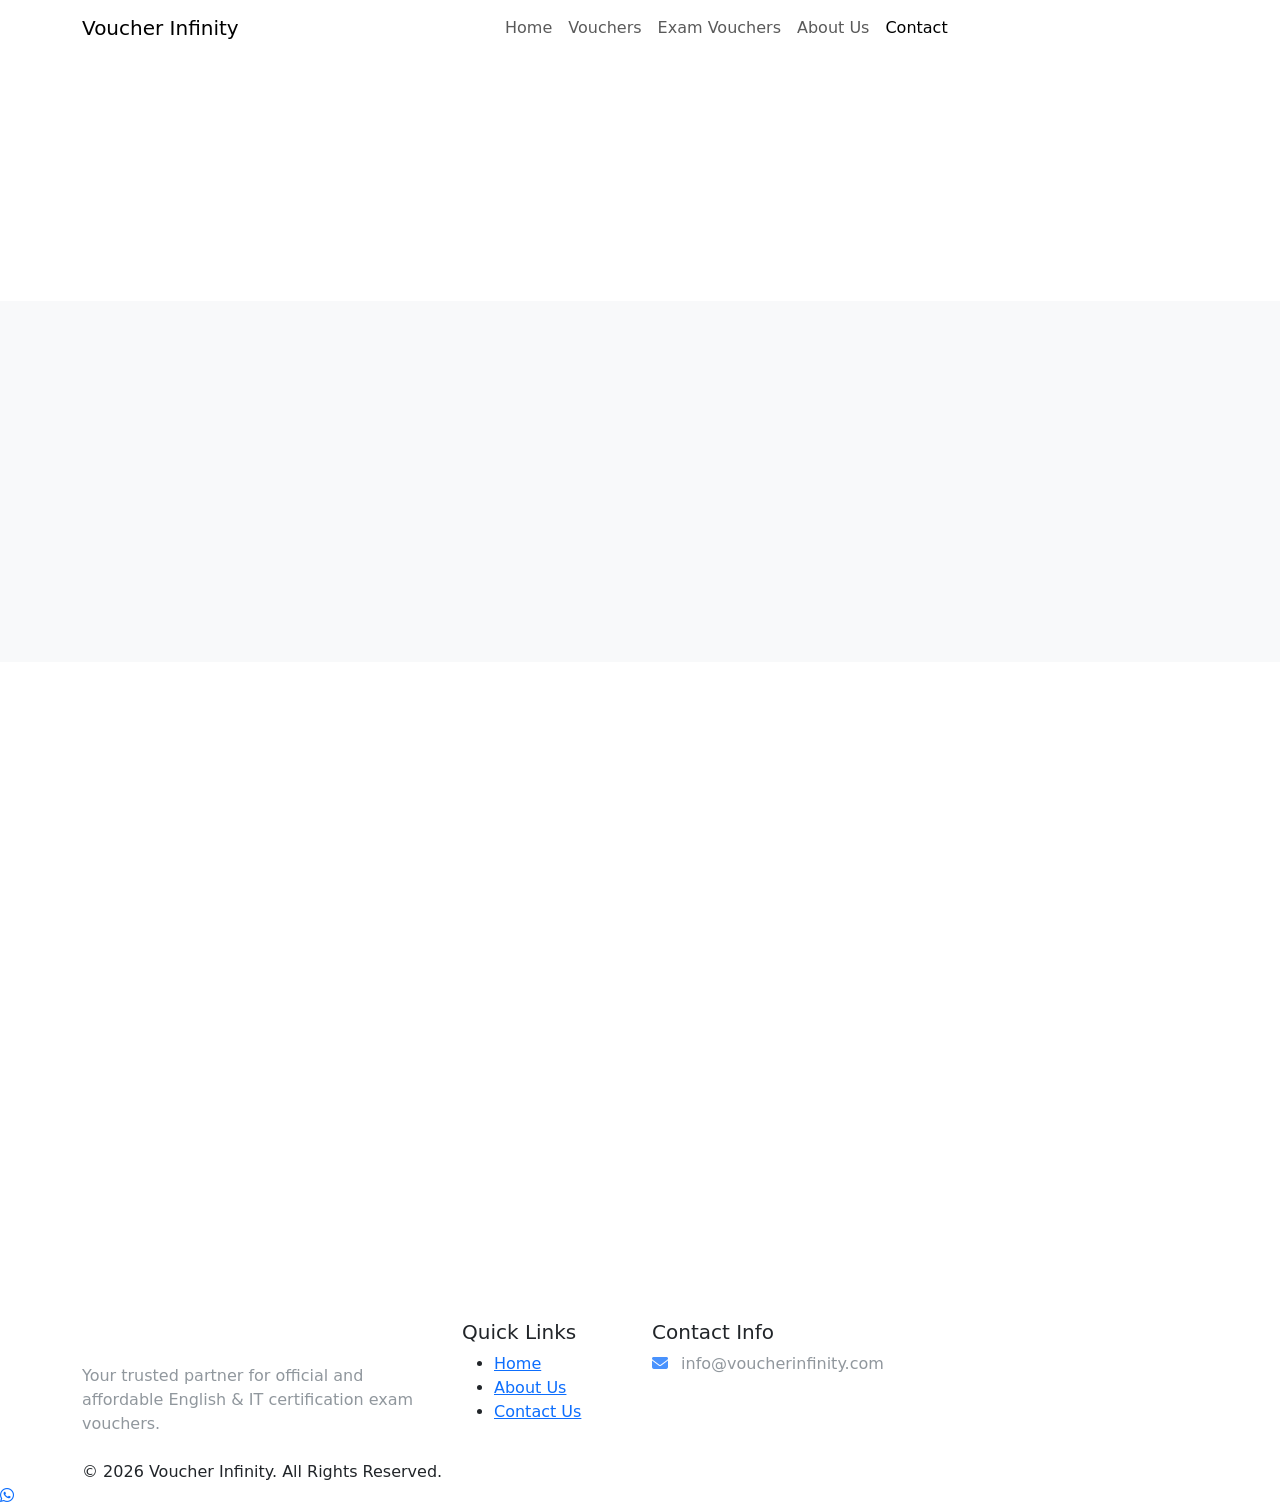
==== contact.html @ 8d707a3a "first commit" ====
<!DOCTYPE html>
<html lang="en">
<head>
  <meta charset="UTF-8">
  <meta name="viewport" content="width=device-width, initial-scale=1.0">
  <title>Contact Us - Voucher Infinity</title>
  <meta name="description" content="Get in touch with Voucher Infinity for any queries regarding exam vouchers. 24/7 support available.">
  
  <link rel="preconnect" href="https://fonts.googleapis.com">
  <link rel="preconnect" href="https://fonts.gstatic.com" crossorigin>
  <link href="https://fonts.googleapis.com/css2?family=Inter:wght@300;400;500;600;700&family=Poppins:wght@500;600;700;800&display=swap" rel="stylesheet">
  
  <link href="https://cdn.jsdelivr.net/npm/bootstrap@5.3.0/dist/css/bootstrap.min.css" rel="stylesheet">
  <link rel="stylesheet" href="https://cdnjs.cloudflare.com/ajax/libs/font-awesome/6.4.0/css/all.min.css">
  <link href="https://unpkg.com/aos@2.3.1/dist/aos.css" rel="stylesheet">
  <link rel="stylesheet" href="css/style.css">

  <style>
    .page-header {
      padding: 150px 0 80px;
      background: linear-gradient(135deg, var(--primary-color), var(--secondary-color));
      color: #fff;
      text-align: center;
    }
    .contact-info-card {
      background: #fff;
      padding: 30px;
      border-radius: var(--border-radius-md);
      box-shadow: var(--box-shadow);
      text-align: center;
      height: 100%;
      transition: var(--transition);
    }
    .contact-info-card:hover {
      transform: translateY(-5px);
      box-shadow: var(--box-shadow-hover);
    }
    .contact-icon {
      width: 60px;
      height: 60px;
      background: rgba(252, 77, 1, 0.1);
      color: var(--primary-color);
      border-radius: 50%;
      display: inline-flex;
      align-items: center;
      justify-content: center;
      font-size: 1.5rem;
      margin-bottom: 20px;
    }
    .contact-form {
      background: #fff;
      padding: 40px;
      border-radius: var(--border-radius-lg);
      box-shadow: var(--box-shadow);
    }
    .form-control, .form-select {
      padding: 15px;
      border-radius: 10px;
      border: 1px solid #ddd;
    }
    .form-control:focus, .form-select:focus {
      border-color: var(--primary-color);
      box-shadow: 0 0 0 0.2rem rgba(252, 77, 1, 0.25);
    }
  </style>
</head>
<body>

  <!-- Sticky Navbar -->
  <nav class="navbar navbar-expand-lg fixed-top">
    <div class="container">
      <a class="navbar-brand" href="index.html">Voucher Infinity</a>
      <button class="navbar-toggler" type="button" data-bs-toggle="collapse" data-bs-target="#navbarNav">
        <span class="navbar-toggler-icon"></span>
      </button>
      <div class="collapse navbar-collapse" id="navbarNav">
        <ul class="navbar-nav mx-auto">
          <li class="nav-item"><a class="nav-link" href="index.html">Home</a></li>
          <li class="nav-item"><a class="nav-link" href="vouchers.html">Vouchers</a></li>
          <li class="nav-item"><a class="nav-link" href="exam-vouchers.html">Exam Vouchers</a></li>
          <li class="nav-item"><a class="nav-link" href="about.html">About Us</a></li>
          <li class="nav-item"><a class="nav-link active" href="contact.html">Contact</a></li>
        </ul>
      </div>
    </div>
  </nav>

  <!-- Page Header -->
  <header class="page-header">
    <div class="container" data-aos="fade-up">
      <h1 class="text-white display-4 fw-bold">Contact Us</h1>
      <p class="lead text-white-50">We're here to help you 24/7. Get in touch with us.</p>
    </div>
  </header>

  <!-- Contact Info Section -->
  <section class="py-5 bg-light" style="margin-top: -50px; position: relative; z-index: 10;">
    <div class="container">
      <div class="row g-4">
        <div class="col-md-4" data-aos="fade-up" data-aos-delay="100">
          <div class="contact-info-card">
            <div class="contact-icon"><i class="fas fa-phone-alt"></i></div>
            <h4>Call Us</h4>
            <p class="text-muted">+91 98765 43210<br>Mon-Sat, 9am - 8pm</p>
          </div>
        </div>
        <div class="col-md-4" data-aos="fade-up" data-aos-delay="200">
          <div class="contact-info-card">
            <div class="contact-icon"><i class="fas fa-envelope"></i></div>
            <h4>Email Us</h4>
            <p class="text-muted">info@voucherinfinity.com<br>support@voucherinfinity.com</p>
          </div>
        </div>
        <div class="col-md-4" data-aos="fade-up" data-aos-delay="300">
          <div class="contact-info-card">
            <div class="contact-icon"><i class="fab fa-whatsapp"></i></div>
            <h4>WhatsApp</h4>
            <p class="text-muted">+91 98765 43210<br>Instant Reply</p>
            <a href="https://wa.me/919876543210" target="_blank" class="text-primary-custom fw-bold">Chat Now <i class="fas fa-arrow-right ms-1"></i></a>
          </div>
        </div>
      </div>
    </div>
  </section>

  <!-- Contact Form Section -->
  <section class="py-5">
    <div class="container py-4">
      <div class="row justify-content-center">
        <div class="col-lg-8" data-aos="fade-up">
          <div class="contact-form">
            <h3 class="mb-4 text-center">Send Us a Message</h3>
            <form>
              <div class="row g-3">
                <div class="col-md-6">
                  <input type="text" class="form-control" placeholder="Your Name" required>
                </div>
                <div class="col-md-6">
                  <input type="email" class="form-control" placeholder="Your Email" required>
                </div>
                <div class="col-md-6">
                  <input type="tel" class="form-control" placeholder="Your Phone Number" required>
                </div>
                <div class="col-md-6">
                  <select class="form-select" required>
                    <option value="" selected disabled>Select Subject</option>
                    <option value="voucher">Buy a Voucher</option>
                    <option value="support">Technical Support</option>
                    <option value="other">Other Query</option>
                  </select>
                </div>
                <div class="col-12">
                  <textarea class="form-control" rows="5" placeholder="Your Message" required></textarea>
                </div>
                <div class="col-12 text-center">
                  <button type="submit" class="btn btn-primary-custom btn-lg px-5 mt-3">Send Message</button>
                </div>
              </div>
            </form>
          </div>
        </div>
      </div>
    </div>
  </section>

  <!-- Footer -->
  <footer>
    <div class="container">
      <div class="row g-4">
        <div class="col-lg-4 col-md-6">
          <h4 class="text-white mb-3 fw-bold">Voucher Infinity</h4>
          <p class="text-secondary opacity-75 mb-4">Your trusted partner for official and affordable English & IT certification exam vouchers.</p>
        </div>
        <div class="col-lg-2 col-md-6">
          <h5 class="footer-title">Quick Links</h5>
          <ul class="footer-links">
            <li><a href="index.html">Home</a></li>
            <li><a href="about.html">About Us</a></li>
            <li><a href="contact.html">Contact Us</a></li>
          </ul>
        </div>
        <div class="col-lg-6 col-md-12 text-md-end text-lg-start">
           <h5 class="footer-title">Contact Info</h5>
           <p class="text-secondary opacity-75"><i class="fas fa-envelope text-primary me-2"></i> info@voucherinfinity.com</p>
        </div>
      </div>
      <div class="footer-bottom">
        <p class="mb-0">&copy; 2026 Voucher Infinity. All Rights Reserved.</p>
      </div>
    </div>
  </footer>

  <a href="https://wa.me/919876543210" class="whatsapp-float" target="_blank"><i class="fab fa-whatsapp"></i></a>

  <script src="https://code.jquery.com/jquery-3.6.0.min.js"></script>
  <script src="https://cdn.jsdelivr.net/npm/bootstrap@5.3.0/dist/js/bootstrap.bundle.min.js"></script>
  <script src="https://unpkg.com/aos@2.3.1/dist/aos.js"></script>
  <script src="js/main.js"></script>
</body>
</html>
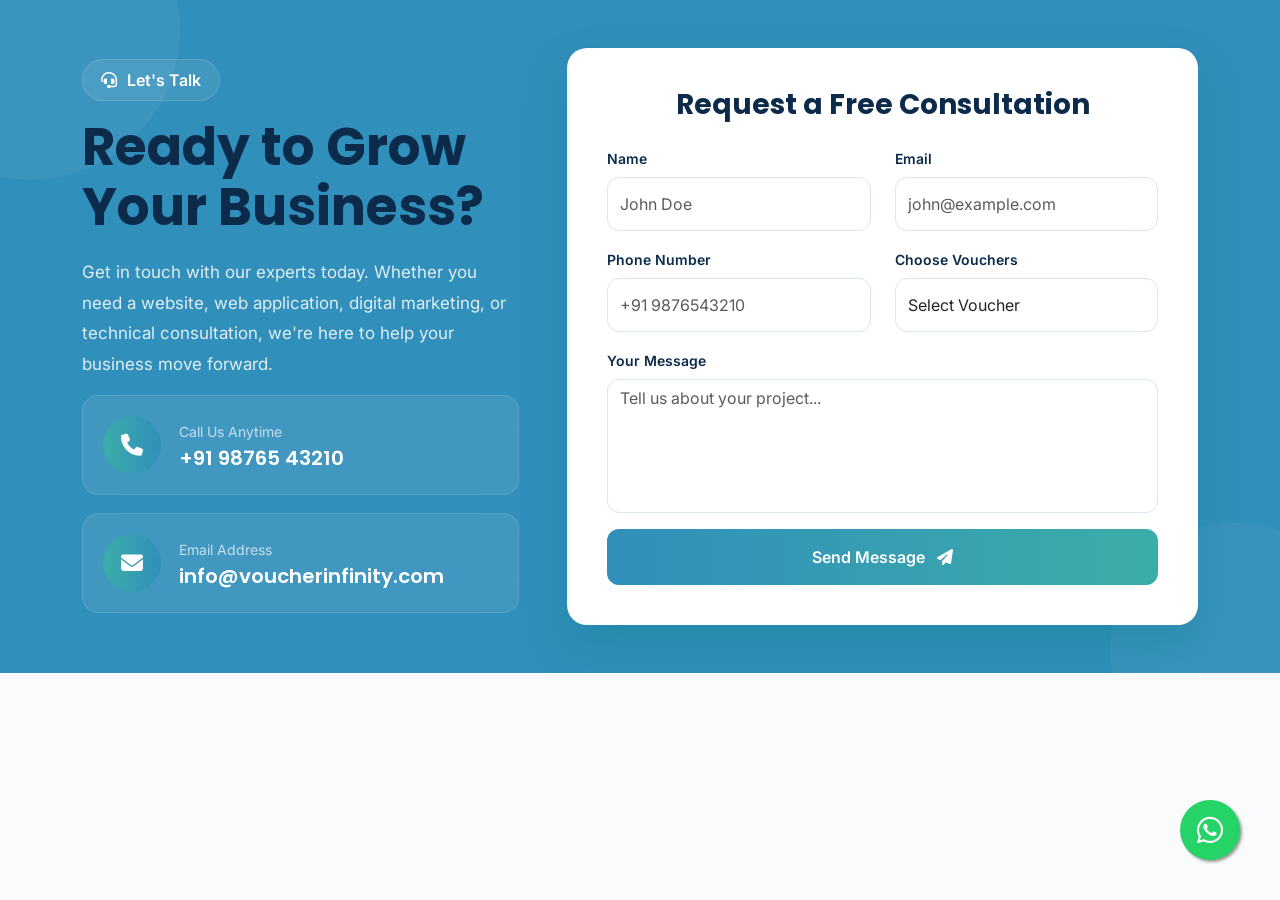
==== commit a4c4153e: "update home" ====
--- a/contact.html
+++ b/contact.html
@@ -1,200 +1,154 @@
 <!DOCTYPE html>
 <html lang="en">
+
 <head>
   <meta charset="UTF-8">
   <meta name="viewport" content="width=device-width, initial-scale=1.0">
   <title>Contact Us - Voucher Infinity</title>
-  <meta name="description" content="Get in touch with Voucher Infinity for any queries regarding exam vouchers. 24/7 support available.">
-  
+  <meta name="description"
+    content="Get in touch with Voucher Infinity for any queries regarding exam vouchers. 24/7 support available.">
+
   <link rel="preconnect" href="https://fonts.googleapis.com">
   <link rel="preconnect" href="https://fonts.gstatic.com" crossorigin>
-  <link href="https://fonts.googleapis.com/css2?family=Inter:wght@300;400;500;600;700&family=Poppins:wght@500;600;700;800&display=swap" rel="stylesheet">
-  
+  <link
+    href="https://fonts.googleapis.com/css2?family=Inter:wght@300;400;500;600;700&family=Poppins:wght@500;600;700;800&display=swap"
+    rel="stylesheet">
+
   <link href="https://cdn.jsdelivr.net/npm/bootstrap@5.3.0/dist/css/bootstrap.min.css" rel="stylesheet">
   <link rel="stylesheet" href="https://cdnjs.cloudflare.com/ajax/libs/font-awesome/6.4.0/css/all.min.css">
   <link href="https://unpkg.com/aos@2.3.1/dist/aos.css" rel="stylesheet">
-  <link rel="stylesheet" href="css/style.css">
 
-  <style>
-    .page-header {
-      padding: 150px 0 80px;
-      background: linear-gradient(135deg, var(--primary-color), var(--secondary-color));
-      color: #fff;
-      text-align: center;
-    }
-    .contact-info-card {
-      background: #fff;
-      padding: 30px;
-      border-radius: var(--border-radius-md);
-      box-shadow: var(--box-shadow);
-      text-align: center;
-      height: 100%;
-      transition: var(--transition);
-    }
-    .contact-info-card:hover {
-      transform: translateY(-5px);
-      box-shadow: var(--box-shadow-hover);
-    }
-    .contact-icon {
-      width: 60px;
-      height: 60px;
-      background: rgba(252, 77, 1, 0.1);
-      color: var(--primary-color);
-      border-radius: 50%;
-      display: inline-flex;
-      align-items: center;
-      justify-content: center;
-      font-size: 1.5rem;
-      margin-bottom: 20px;
-    }
-    .contact-form {
-      background: #fff;
-      padding: 40px;
-      border-radius: var(--border-radius-lg);
-      box-shadow: var(--box-shadow);
-    }
-    .form-control, .form-select {
-      padding: 15px;
-      border-radius: 10px;
-      border: 1px solid #ddd;
-    }
-    .form-control:focus, .form-select:focus {
-      border-color: var(--primary-color);
-      box-shadow: 0 0 0 0.2rem rgba(252, 77, 1, 0.25);
-    }
-  </style>
+  <link rel="stylesheet" href="assets/css/style.css">
+  <link rel="stylesheet" href="assets/css/hero2.css">
 </head>
+
 <body>
 
-  <!-- Sticky Navbar -->
-  <nav class="navbar navbar-expand-lg fixed-top">
+
+  <section class="contact-cta py-5">
     <div class="container">
-      <a class="navbar-brand" href="index.html">Voucher Infinity</a>
-      <button class="navbar-toggler" type="button" data-bs-toggle="collapse" data-bs-target="#navbarNav">
-        <span class="navbar-toggler-icon"></span>
-      </button>
-      <div class="collapse navbar-collapse" id="navbarNav">
-        <ul class="navbar-nav mx-auto">
-          <li class="nav-item"><a class="nav-link" href="index.html">Home</a></li>
-          <li class="nav-item"><a class="nav-link" href="vouchers.html">Vouchers</a></li>
-          <li class="nav-item"><a class="nav-link" href="exam-vouchers.html">Exam Vouchers</a></li>
-          <li class="nav-item"><a class="nav-link" href="about.html">About Us</a></li>
-          <li class="nav-item"><a class="nav-link active" href="contact.html">Contact</a></li>
-        </ul>
-      </div>
-    </div>
-  </nav>
+      <div class="row align-items-center g-5">
 
-  <!-- Page Header -->
-  <header class="page-header">
-    <div class="container" data-aos="fade-up">
-      <h1 class="text-white display-4 fw-bold">Contact Us</h1>
-      <p class="lead text-white-50">We're here to help you 24/7. Get in touch with us.</p>
-    </div>
-  </header>
+        <!-- Left Content -->
+        <div class="col-lg-5">
 
-  <!-- Contact Info Section -->
-  <section class="py-5 bg-light" style="margin-top: -50px; position: relative; z-index: 10;">
-    <div class="container">
-      <div class="row g-4">
-        <div class="col-md-4" data-aos="fade-up" data-aos-delay="100">
-          <div class="contact-info-card">
-            <div class="contact-icon"><i class="fas fa-phone-alt"></i></div>
-            <h4>Call Us</h4>
-            <p class="text-muted">+91 98765 43210<br>Mon-Sat, 9am - 8pm</p>
+          <span class="section-tag">
+            <i class="fa-solid fa-headset"></i>
+            Let's Talk
+          </span>
+
+          <h2 class="contact-title mt-3">
+            Ready to Grow <br>
+            Your Business?
+          </h2>
+
+          <p class="contact-desc">
+            Get in touch with our experts today. Whether you need a website,
+            web application, digital marketing, or technical consultation,
+            we're here to help your business move forward.
+          </p>
+
+          <div class="contact-info">
+
+            <div class="info-box">
+              <div class="icon">
+                <i class="fa-solid fa-phone"></i>
+              </div>
+
+              <div>
+                <small>Call Us Anytime</small>
+                <h5>+91 98765 43210</h5>
+              </div>
+            </div>
+
+            <div class="info-box">
+              <div class="icon">
+                <i class="fa-solid fa-envelope"></i>
+              </div>
+
+              <div>
+                <small>Email Address</small>
+                <h5>info@voucherinfinity.com</h5>
+              </div>
+            </div>
+
           </div>
+
         </div>
-        <div class="col-md-4" data-aos="fade-up" data-aos-delay="200">
-          <div class="contact-info-card">
-            <div class="contact-icon"><i class="fas fa-envelope"></i></div>
-            <h4>Email Us</h4>
-            <p class="text-muted">info@voucherinfinity.com<br>support@voucherinfinity.com</p>
+
+        <!-- Right Form -->
+        <div class="col-lg-7">
+
+          <div class="contact-form-card">
+
+            <h3 class="mb-4 text-center">
+              Request a Free Consultation
+            </h3>
+
+            <form>
+
+              <div class="row">
+
+                <div class="col-md-6 mb-3">
+                  <label>Name</label>
+                  <input type="text" class="form-control" placeholder="John Doe">
+                </div>
+
+                <div class="col-md-6 mb-3">
+                  <label>Email</label>
+                  <input type="email" class="form-control" placeholder="john@example.com">
+                </div>
+
+                <div class="col-md-6 mb-3">
+                  <label>Phone Number</label>
+                  <input type="text" class="form-control" placeholder="+91 9876543210">
+                </div>
+
+                <div class="col-md-6 mb-3">
+                  <label>Choose Vouchers</label>
+                  <select class="form-control">
+                    <option value="">Select Voucher</option>
+                    <option value="pte">PTE</option>
+                    <option value="gre">GRE</option>
+                    <option value="toefl">TOEFL</option>
+                    <option value="aws">AWS</option>
+                  </select>
+                </div>
+
+                <div class="col-12 mb-3">
+                  <label>Your Message</label>
+                  <textarea rows="5" class="form-control" placeholder="Tell us about your project..."></textarea>
+                </div>
+
+                <div class="col-12">
+
+                  <button class="theme-btn w-100">
+                    Send Message
+                    <i class="fa-solid fa-paper-plane ms-2"></i>
+                  </button>
+
+                </div>
+
+              </div>
+
+            </form>
+
           </div>
+
         </div>
-        <div class="col-md-4" data-aos="fade-up" data-aos-delay="300">
-          <div class="contact-info-card">
-            <div class="contact-icon"><i class="fab fa-whatsapp"></i></div>
-            <h4>WhatsApp</h4>
-            <p class="text-muted">+91 98765 43210<br>Instant Reply</p>
-            <a href="https://wa.me/919876543210" target="_blank" class="text-primary-custom fw-bold">Chat Now <i class="fas fa-arrow-right ms-1"></i></a>
-          </div>
-        </div>
+
       </div>
     </div>
   </section>
 
-  <!-- Contact Form Section -->
-  <section class="py-5">
-    <div class="container py-4">
-      <div class="row justify-content-center">
-        <div class="col-lg-8" data-aos="fade-up">
-          <div class="contact-form">
-            <h3 class="mb-4 text-center">Send Us a Message</h3>
-            <form>
-              <div class="row g-3">
-                <div class="col-md-6">
-                  <input type="text" class="form-control" placeholder="Your Name" required>
-                </div>
-                <div class="col-md-6">
-                  <input type="email" class="form-control" placeholder="Your Email" required>
-                </div>
-                <div class="col-md-6">
-                  <input type="tel" class="form-control" placeholder="Your Phone Number" required>
-                </div>
-                <div class="col-md-6">
-                  <select class="form-select" required>
-                    <option value="" selected disabled>Select Subject</option>
-                    <option value="voucher">Buy a Voucher</option>
-                    <option value="support">Technical Support</option>
-                    <option value="other">Other Query</option>
-                  </select>
-                </div>
-                <div class="col-12">
-                  <textarea class="form-control" rows="5" placeholder="Your Message" required></textarea>
-                </div>
-                <div class="col-12 text-center">
-                  <button type="submit" class="btn btn-primary-custom btn-lg px-5 mt-3">Send Message</button>
-                </div>
-              </div>
-            </form>
-          </div>
-        </div>
-      </div>
-    </div>
-  </section>
 
-  <!-- Footer -->
-  <footer>
-    <div class="container">
-      <div class="row g-4">
-        <div class="col-lg-4 col-md-6">
-          <h4 class="text-white mb-3 fw-bold">Voucher Infinity</h4>
-          <p class="text-secondary opacity-75 mb-4">Your trusted partner for official and affordable English & IT certification exam vouchers.</p>
-        </div>
-        <div class="col-lg-2 col-md-6">
-          <h5 class="footer-title">Quick Links</h5>
-          <ul class="footer-links">
-            <li><a href="index.html">Home</a></li>
-            <li><a href="about.html">About Us</a></li>
-            <li><a href="contact.html">Contact Us</a></li>
-          </ul>
-        </div>
-        <div class="col-lg-6 col-md-12 text-md-end text-lg-start">
-           <h5 class="footer-title">Contact Info</h5>
-           <p class="text-secondary opacity-75"><i class="fas fa-envelope text-primary me-2"></i> info@voucherinfinity.com</p>
-        </div>
-      </div>
-      <div class="footer-bottom">
-        <p class="mb-0">&copy; 2026 Voucher Infinity. All Rights Reserved.</p>
-      </div>
-    </div>
-  </footer>
 
   <a href="https://wa.me/919876543210" class="whatsapp-float" target="_blank"><i class="fab fa-whatsapp"></i></a>
 
   <script src="https://code.jquery.com/jquery-3.6.0.min.js"></script>
   <script src="https://cdn.jsdelivr.net/npm/bootstrap@5.3.0/dist/js/bootstrap.bundle.min.js"></script>
   <script src="https://unpkg.com/aos@2.3.1/dist/aos.js"></script>
-  <script src="js/main.js"></script>
+  <script src="assets/js/main.js"></script>
 </body>
-</html>
+
+</html>
--- a/assets/css/style.css
+++ b/assets/css/style.css
@@ -0,0 +1,2472 @@
+:root {
+  --primary-color: #3bada8;
+  --secondary-color: #318fbb;
+  --dark-color: #424242;
+  --light-bg: #F8F9FA;
+  --body-font: 'Inter', sans-serif;
+  --heading-font: 'Poppins', sans-serif;
+  --border-radius-sm: 8px;
+  --border-radius-md: 16px;
+  --border-radius-lg: 24px;
+  --box-shadow: 0 10px 30px rgba(0, 0, 0, 0.08);
+  --box-shadow-hover: 0 15px 40px rgba(252, 77, 1, 0.15);
+  --transition: all 0.3s ease;
+  --primary-gradient: linear-gradient(90deg, var(--primary-color), var(--secondary-color));
+  --gradient-btn: linear-gradient(90deg, var(--secondary-color) 0%, var(--primary-color) 100%);
+  --shadow-sm: 0 4px 6px rgba(0, 0, 0, 0.05);
+  --shadow-md: 0 10px 20px rgba(0, 0, 0, 0.08);
+  --shadow-lg: 0 20px 40px rgba(0, 0, 0, 0.12);
+  --shadow-card: 0 20px 40px rgba(3, 123, 128, 0.26);
+  --theme-white: #ffffff;
+  /* --white: #ffffff; */
+  --dark-color: #0C2B4B;
+  --light-primary-color: #edfcfa;
+
+}
+
+body {
+  font-family: var(--body-font);
+  color: #333;
+  overflow-x: hidden;
+  background-color: #FAFBFC;
+}
+
+h1,
+h2,
+h3,
+h4,
+h5,
+h6 {
+  font-family: var(--heading-font);
+  font-weight: 700;
+  color: var(--dark-color);
+}
+
+a {
+  text-decoration: none;
+  transition: var(--transition);
+}
+
+section {
+  background-color: #edf1f1;
+}
+
+section:nth-child(even) {
+  background-color: #ffffff;
+}
+
+/* Utilities */
+.text-primary-custom {
+  color: var(--primary-color);
+}
+
+.text-secondary-custom {
+  color: var(--secondary-color);
+}
+
+.bg-primary-custom {
+  background-color: var(--primary-color);
+}
+
+.bg-secondary-custom {
+  background-color: var(--secondary-color);
+}
+
+.btn-primary-custom {
+  background: var(--primary-color);
+  color: #fff;
+  border: none;
+  border-radius: 8px;
+  padding: 10px 14px;
+  font-weight: 600;
+  transition: var(--transition);
+  /* box-shadow: 0 4px 15px var(--primary-color); */
+  font-size: 14px;
+  width: 100%;
+  text-align: center;
+}
+
+.btn-secondary-custom {
+  background: white;
+  color: var(--primary-color);
+  border: 1px solid var(--primary-color);
+  border-radius: 8px;
+  padding: 10px 14px;
+  font-weight: 600;
+  transition: var(--transition);
+  box-shadow: 0 4px 15px var(--primary-color);
+  font-size: 14px;
+  width: 100%;
+  text-align: center;
+
+}
+
+.btn-primary-custom-2 {
+  background: white;
+  color: var(--primary-color);
+  border: 1px solid var(--primary-color);
+  border-radius: 8px;
+  padding: 10px 14px;
+  font-weight: 600;
+  transition: var(--transition);
+  box-shadow: 0 4px 15px var(--primary-color);
+  font-size: 14px;
+  text-align: center;
+}
+
+.btn-primary-custom-2:hover {
+  background: white;
+  transform: translateY(-2px);
+  box-shadow: 0 6px 20px var(--secondary-color);
+  color: var(--primary-color);
+  transform: translateY(-2px);
+
+}
+
+.btn-primary-custom:hover,
+.btn-secondary-custom:hover {
+  transform: translateY(-2px);
+  box-shadow: 0 6px 20px rgba(252, 77, 1, 0.4);
+
+
+}
+
+.btn-outline-custom {
+  border: 2px solid var(--primary-color);
+  color: var(--primary-color);
+  background: transparent;
+  border-radius: 50px;
+  padding: 8px 22px;
+  font-weight: 600;
+  transition: var(--transition);
+  text-align: center;
+}
+
+.btn-outline-custom:hover {
+  background: var(--primary-color);
+  color: #fff;
+}
+
+.glass-card {
+  background: rgba(255, 255, 255, 0.85);
+  backdrop-filter: blur(10px);
+  border: 1px solid rgba(255, 255, 255, 0.3);
+  border-radius: var(--border-radius-md);
+  box-shadow: var(--box-shadow);
+  transition: var(--transition);
+}
+
+.glass-card:hover {
+  transform: translateY(-5px);
+  box-shadow: var(--box-shadow-hover);
+}
+
+/* Navbar Sticky */
+.navbar {
+  transition: var(--transition);
+  padding: 15px 0;
+  background-color: rgba(255, 255, 255, 0.95);
+  /* backdrop-filter: blur(10px); */
+}
+
+.navbar.sticky {
+  box-shadow: 0 2px 15px rgba(0, 0, 0, 0.1);
+  padding: 10px 0;
+}
+
+.navbar-brand {
+  font-family: var(--heading-font);
+  font-weight: 800;
+  font-size: 1.5rem;
+  color: var(--primary-color) !important;
+}
+
+.nav-link {
+  font-weight: 500;
+  color: var(--dark-color);
+  margin: 0 5px;
+  position: relative;
+}
+
+.nav-link::after {
+  content: '';
+  position: absolute;
+  width: 0;
+  height: 2px;
+  background-color: var(--primary-color);
+  bottom: 0;
+  left: 0;
+  transition: var(--transition);
+}
+
+.nav-link:hover::after,
+.nav-link.active::after {
+  width: 100%;
+}
+
+/* Hero Section */
+
+
+.hero-section {
+  position: relative;
+  min-height: 85vh;
+  display: block;
+  /* Changed from flex */
+  background: #000;
+}
+
+.hero-section .owl-theme .owl-nav {
+  margin-top: 0px;
+}
+
+.hero-section.p-0 {
+  padding: 0 !important;
+}
+
+.hero-slide {
+  height: 85vh;
+  background-size: cover;
+  background-position: center;
+  background-repeat: no-repeat;
+  position: relative;
+  display: flex;
+  align-items: center;
+}
+
+.hero-overlay {
+  position: absolute;
+  top: 0;
+  left: 0;
+  width: 100%;
+  height: 100%;
+  background: rgba(0, 0, 0, 0.65);
+  z-index: 1;
+}
+
+.hero-content {
+  position: relative;
+  z-index: 2;
+}
+
+.hero-content h1 {
+  font-size: 3.5rem;
+  line-height: 1.2;
+  margin-bottom: 20px;
+}
+
+.hero-content h1 span {
+  background: linear-gradient(135deg, var(--primary-color), var(--secondary-color));
+  -webkit-background-clip: text;
+  -webkit-text-fill-color: transparent;
+}
+
+.hero-content p {
+  font-size: 1.25rem;
+  color: #ddd !important;
+  margin-bottom: 30px;
+}
+
+/* Owl Carousel Custom Nav & Dots */
+.hero-carousel .owl-nav button.owl-prev,
+.hero-carousel .owl-nav button.owl-next {
+  position: absolute;
+  top: 50%;
+  transform: translateY(-50%);
+  width: 50px;
+  height: 50px;
+  background: rgba(255, 255, 255, 0.2) !important;
+  color: #fff !important;
+  border-radius: 50% !important;
+  font-size: 1.5rem !important;
+  transition: var(--transition);
+  display: flex;
+  align-items: center;
+  justify-content: center;
+}
+
+.hero-carousel .owl-nav button.owl-prev {
+  left: 30px;
+}
+
+.hero-carousel .owl-nav button.owl-next {
+  right: 30px;
+}
+
+.hero-carousel .owl-nav button:hover {
+  background: var(--primary-color) !important;
+}
+
+.hero-carousel .owl-dots {
+  position: absolute;
+  bottom: 30px;
+  width: 100%;
+  text-align: center;
+}
+
+.hero-carousel .owl-dot span {
+  width: 12px !important;
+  height: 12px !important;
+  background: rgba(255, 255, 255, 0.5) !important;
+  margin: 5px 8px !important;
+  transition: var(--transition) !important;
+}
+
+.hero-carousel .owl-dot.active span {
+  background: var(--primary-color) !important;
+  transform: scale(1.3);
+}
+
+/* Animations for Slide Content */
+.hero-carousel .owl-item.active .hero-content h1 {
+  animation: fadeInUp 1s both 0.2s;
+}
+
+.hero-carousel .owl-item.active .hero-content p {
+  animation: fadeInUp 1s both 0.4s;
+}
+
+.hero-carousel .owl-item.active .hero-content .d-flex {
+  animation: fadeInUp 1s both 0.6s;
+}
+
+@keyframes fadeInUp {
+  from {
+    opacity: 0;
+    transform: translate3d(0, 40px, 0);
+  }
+
+  to {
+    opacity: 1;
+    transform: translate3d(0, 0, 0);
+  }
+}
+
+.trust-badge {
+  display: inline-flex;
+  align-items: center;
+  gap: 10px;
+  background: #fff;
+  padding: 8px 16px;
+  border-radius: 50px;
+  box-shadow: 0 4px 10px rgba(0, 0, 0, 0.05);
+  margin-top: 20px;
+  font-weight: 500;
+  color: #333;
+}
+
+.trust-badge i {
+  color: #4CAF50;
+}
+
+/* Brands Section */
+.brands-section {
+  padding: 40px 0;
+  /* background: #fff; */
+  border-top: 1px solid #eee;
+  border-bottom: 1px solid #eee;
+}
+
+.brand-logo {
+  filter: grayscale(100%);
+  opacity: 0.6;
+  transition: var(--transition);
+  max-height: 50px;
+  margin: 0 auto;
+}
+
+.brand-logo:hover {
+  filter: grayscale(0%);
+  opacity: 1;
+}
+
+/* Categories Section */
+.section-title {
+  text-align: center;
+  margin-bottom: 50px;
+}
+
+.section-title h2 {
+  font-size: 2.5rem;
+  margin-bottom: 15px;
+}
+
+.section-title p {
+  color: #666;
+  max-width: 600px;
+  margin: 0 auto;
+}
+
+.category-card {
+  padding: 40px 30px;
+  text-align: center;
+  border-radius: var(--border-radius-md);
+  background: #fff;
+  box-shadow: var(--box-shadow);
+  transition: var(--transition);
+  height: 100%;
+}
+
+.category-card:hover {
+  transform: translateY(-10px);
+  box-shadow: var(--box-shadow-hover);
+}
+
+.category-icon {
+  width: 80px;
+  height: 80px;
+  background: rgba(252, 77, 1, 0.1);
+  color: var(--primary-color);
+  border-radius: 50%;
+  display: inline-flex;
+  align-items: center;
+  justify-content: center;
+  font-size: 2rem;
+  margin-bottom: 20px;
+  transition: var(--transition);
+}
+
+.category-card:hover .category-icon {
+  background: var(--primary-color);
+  color: #fff;
+}
+
+/* Premium Vouchers Section */
+
+/* .voucher-features-modern {
+  display: none;
+} */
+
+.voucher-card-premium {
+  background: #fff;
+  border-radius: 20px;
+  overflow: hidden;
+  /* box-shadow: var(--shadow-md); */
+  transition: all 0.4s cubic-bezier(0.175, 0.885, 0.32, 1.275);
+  position: relative;
+  height: 100%;
+  display: flex;
+  flex-direction: column;
+  border: 1px solid rgba(0, 0, 0, 0.2);
+}
+
+.voucher-card-premium:hover {
+  /* transform: translateY(-10px); */
+  /* box-shadow: var(--shadow-card); */
+  border-color: var(--primary-color);
+}
+
+.voucher-card-header {
+  position: relative;
+  padding: 10px;
+  text-align: center;
+  border-bottom: 1px solid rgba(0, 0, 0, 0.03);
+}
+
+.bg-light-orange {
+  background-color: white;
+}
+
+.voucher-logo {
+  height: 60px;
+  object-fit: contain;
+  /* width: 140px; */
+  transition: transform 0.3s ease;
+  /* width: 100%; */
+}
+
+.voucher-card-premium:hover .voucher-logo {
+  transform: scale(1.1);
+}
+
+.discount-badge-modern {
+  position: absolute;
+  top: 15px;
+  right: 15px;
+  background: linear-gradient(135deg, #FF3B30, #FF6B6B);
+  color: #fff;
+  padding: 6px 14px;
+  border-radius: 30px;
+  font-size: 0.8rem;
+  font-weight: 700;
+  letter-spacing: 0.5px;
+  box-shadow: 0 4px 10px rgba(255, 59, 48, 0.3);
+  z-index: 2;
+}
+
+.voucher-card-body {
+  padding: 26px 20px;
+  flex-grow: 1;
+  display: flex;
+  flex-direction: column;
+  justify-content: space-between;
+}
+
+.voucher-title {
+  font-size: 1.1rem;
+  font-weight: 600;
+  margin-bottom: 15px;
+  color: var(--dark-color);
+  text-align: center;
+}
+
+.voucher-pricing {
+  text-align: center;
+  /* margin-bottom: 20px; */
+}
+
+.price-current {
+  font-size: 1.5rem;
+  font-weight: 500;
+  color: var(--primary-color);
+  display: inline-block;
+  margin-right: 10px;
+}
+
+.price-original {
+  font-size: 1.1rem;
+  color: #999;
+  font-weight: 500;
+}
+
+.voucher-divider {
+  border-color: rgba(0, 0, 0, 0.04);
+  margin: 0 0 20px 0;
+  /* display: none; */
+}
+
+.voucher-features-modern {
+  list-style: none;
+  padding: 0;
+  margin-bottom: 4px;
+  flex-grow: 1;
+}
+
+.voucher-features-modern li {
+  margin-bottom: 10px;
+  color: #555;
+  font-size: 13px;
+  display: flex;
+  align-items: center;
+}
+
+.voucher-features-modern li i {
+  font-size: 1rem;
+  margin-right: 8px;
+  flex-shrink: 0;
+  opacity: .7;
+}
+
+/* Features/Why Choose Us Modern */
+.feature-card-modern {
+  border: none;
+  background: rgba(255, 255, 255, 0.9);
+  transition: all 0.4s cubic-bezier(0.175, 0.885, 0.32, 1.275);
+}
+
+.feature-card-modern:hover {
+  transform: translateY(-10px) scale(1.02);
+  box-shadow: 0 15px 35px rgba(252, 77, 1, 0.1) !important;
+  border-bottom: 3px solid var(--primary-color);
+}
+
+.feature-icon-modern {
+  width: 70px;
+  height: 70px;
+  background-color: var(--light-primary-color);
+  color: var(--primary-color);
+  border-radius: 50%;
+  display: flex;
+  align-items: center;
+  justify-content: center;
+  font-size: 2rem;
+  transition: all 0.4s ease;
+
+}
+
+.feature-card-modern:hover .feature-icon-modern {
+  background: linear-gradient(135deg, var(--primary-color), var(--secondary-color));
+  color: #fff;
+  transform: rotateY(180deg);
+}
+
+/* How It Works Modern */
+.how-it-works-wrapper {
+  position: relative;
+  border-top: 5px solid var(--primary-color);
+}
+
+.step-modern {
+  position: relative;
+  padding-bottom: 10px;
+}
+
+.step-modern:not(:last-child)::after {
+  content: '';
+  position: absolute;
+  left: 21.5px;
+  top: 45px;
+  bottom: -15px;
+  width: 2px;
+  background-image: linear-gradient(to bottom, var(--primary-color) 50%, transparent 50%);
+  background-size: 2px 10px;
+  background-repeat: repeat-y;
+  opacity: 0.3;
+  z-index: 0;
+}
+
+.step-modern:hover .step-number {
+  background: var(--primary-color);
+  color: #fff;
+  transform: scale(1.1);
+
+}
+
+.step-number {
+  width: 45px;
+  height: 45px;
+  min-width: 45px;
+  border-radius: 50%;
+  background: #f8f9fa;
+  color: var(--primary-color);
+  font-size: 1.25rem;
+  font-weight: 700;
+  display: flex;
+  align-items: center;
+  justify-content: center;
+  border: 2px solid var(--primary-color);
+  position: relative;
+  z-index: 1;
+  transition: all 0.3s ease;
+}
+
+/* Comparison Section Modern */
+.comparison-wrapper {
+  background: #fff;
+  border-radius: 16px;
+  border: 1px solid #edf2f9;
+  box-shadow: 0 10px 30px rgba(0, 0, 0, 0.02);
+  overflow: hidden;
+}
+
+.comparison-table-modern {
+  width: 100%;
+  border-collapse: collapse;
+  border-spacing: 0;
+  margin: 0;
+}
+
+.comparison-table-modern th,
+.comparison-table-modern td {
+  padding: 20px 24px;
+  text-align: left;
+  vertical-align: middle;
+  border-bottom: 1px solid #edf2f9;
+  border-right: 1px solid #edf2f9;
+}
+
+.comparison-table-modern th:last-child,
+.comparison-table-modern td:last-child {
+  border-right: none;
+}
+
+.comparison-table-modern tr:last-child td {
+  border-bottom: none;
+}
+
+.comparison-table-modern th {
+  background-color: #fff;
+  font-family: var(--heading-font);
+  position: relative;
+}
+
+/* Feature Column */
+.comparison-table-modern th:first-child,
+.comparison-table-modern td:first-child {
+  width: 38%;
+}
+
+.comparison-table-modern th:first-child {
+  font-size: 0.85rem;
+  font-weight: 700;
+  color: #8c98a4;
+  text-transform: uppercase;
+  letter-spacing: 0.05em;
+}
+
+.feature-cell {
+  gap: 16px;
+}
+
+.feature-icon-wrapper {
+  width: 42px;
+  height: 42px;
+  border-radius: 10px;
+  display: flex;
+  align-items: center;
+  justify-content: center;
+  font-size: 1.1rem;
+  flex-shrink: 0;
+}
+
+/* Pastel colors for feature icons */
+.icon-bg-1 {
+  background-color: rgba(59, 173, 168, 0.08);
+  color: #3bada8;
+}
+
+.icon-bg-2 {
+  background-color: rgba(111, 66, 193, 0.08);
+  color: #6f42c1;
+}
+
+.icon-bg-3 {
+  background-color: rgba(23, 162, 184, 0.08);
+  color: #17a2b8;
+}
+
+.icon-bg-4 {
+  background-color: rgba(79, 70, 229, 0.08);
+  color: #4f46e5;
+}
+
+.icon-bg-5 {
+  background-color: rgba(40, 167, 69, 0.08);
+  color: #28a745;
+}
+
+.feature-text {
+  display: flex;
+  flex-direction: column;
+}
+
+.feature-title {
+  font-weight: 700;
+  font-size: 1rem;
+  color: var(--dark-color);
+  line-height: 1.2;
+}
+
+.feature-subtitle {
+  font-size: 0.8rem;
+  color: #8c98a4;
+  margin-top: 3px;
+  font-weight: 400;
+}
+
+/* Brand Column (Voucher Infinity) - Middle */
+.comparison-table-modern th:nth-child(2),
+.comparison-table-modern td:nth-child(2) {
+  width: 31%;
+}
+
+.comparison-table-modern th:nth-child(2) {
+  font-size: 1.3rem;
+  font-weight: 700;
+  padding-right: 70px;
+}
+
+.brand-title {
+  display: flex;
+  align-items: center;
+  font-weight: 800;
+}
+
+.brand-title .text-dark-blue {
+  color: var(--dark-color);
+}
+
+.brand-title .text-primary-color {
+  color: var(--primary-color);
+  margin-left: 4px;
+}
+
+/* Other Providers Column - Right */
+.comparison-table-modern th:nth-child(3),
+.comparison-table-modern td:nth-child(3) {
+  width: 31%;
+}
+
+.comparison-table-modern th:nth-child(3) {
+  font-size: 1.15rem;
+  font-weight: 700;
+  color: var(--dark-color);
+  padding-right: 70px;
+}
+
+/* Watermarks */
+.header-watermark {
+  position: absolute;
+  right: 20px;
+  top: 50%;
+  transform: translateY(-50%);
+  width: 40px;
+  height: 28px;
+  border-radius: 6px;
+  display: flex;
+  align-items: center;
+  justify-content: center;
+  font-size: 0.85rem;
+}
+
+.watermark-success {
+  background-color: rgba(59, 173, 168, 0.08);
+  color: #3bada8;
+}
+
+.watermark-danger {
+  background-color: rgba(220, 53, 69, 0.08);
+  color: #dc3545;
+}
+
+/* Comparison Cells */
+.comparison-cell {
+  gap: 10px;
+  font-size: 0.95rem;
+}
+
+.cell-check-icon {
+  color: #3bada8;
+  /* primary green/teal */
+  font-size: 1.2rem;
+  flex-shrink: 0;
+}
+
+.cell-cross-icon {
+  color: #e06c75;
+  /* muted/coral red */
+  font-size: 1.2rem;
+  flex-shrink: 0;
+}
+
+.comparison-cell .cell-text {
+  color: #2d3748;
+  font-weight: 500;
+}
+
+.comparison-cell.text-muted .cell-text {
+  color: #718096;
+  font-weight: 400;
+}
+
+/* Testimonials Modern */
+.testimonial-card-modern {
+  background: #fff;
+  padding: 25px;
+  border-radius: 10px;
+  margin: 20px 10px;
+  position: relative;
+  transition: all 0.3s ease;
+  border: 1px solid var(--primary-color);
+  /* border-bottom: 4px solid transparent; */
+
+}
+
+.testimonial-card-modern:hover {
+  /* transform: translateY(-5px); */
+  box-shadow: 0 15px 40px rgba(252, 77, 1, 0.1);
+
+}
+
+.quote-icon-modern {
+  position: absolute;
+  top: 30px;
+  right: 30px;
+  font-size: 4rem;
+  color: rgba(252, 77, 1, 0.05);
+  line-height: 1;
+}
+
+.stars-modern {
+  color: #d4a72c;
+  font-size: 14px;
+  margin-bottom: 20px;
+}
+
+.testimonial-text-modern {
+  font-size: 1.05rem;
+  line-height: 1.6;
+  color: #555;
+  font-style: italic;
+  margin-bottom: 25px;
+  position: relative;
+  z-index: 1;
+}
+
+.user-info-modern {
+  /* display: flex;
+  align-items: center; */
+  border-top: 1px solid rgba(0, 0, 0, 0.05);
+  padding-top: 20px;
+}
+
+#testimonial-section .user-avatar-modern {
+  width: 60px;
+  height: 60px;
+  border-radius: 50%;
+  margin-right: 15px;
+  object-fit: cover;
+  border: 2px solid var(--primary-color);
+  padding: 2px;
+  margin-bottom: 10px;
+}
+
+/* FAQ */
+.accordion-item {
+  border: none;
+  margin-bottom: 15px;
+  border-radius: var(--border-radius-sm) !important;
+  box-shadow: 0 5px 15px rgba(0, 0, 0, 0.05);
+  overflow: hidden;
+}
+
+.accordion-button {
+  font-family: var(--heading-font);
+  font-weight: 600;
+  padding: 20px;
+}
+
+.accordion-button:not(.collapsed) {
+  color: var(--primary-color);
+  background-color: rgba(252, 77, 1, 0.05);
+  box-shadow: none;
+}
+
+.accordion-button:focus {
+  box-shadow: none;
+}
+
+/* CTA Section */
+.cta-section {
+  background: linear-gradient(135deg, var(--primary-color), var(--secondary-color));
+  padding: 80px 0;
+  color: #fff;
+  text-align: center;
+  position: relative;
+  overflow: hidden;
+}
+
+.cta-section h2 {
+  color: #fff;
+  margin-bottom: 20px;
+}
+
+/* ============================
+   HOW TO BUY VOUCHER — Timeline
+   ============================ */
+.how-to-buy-section {
+  position: relative;
+  padding: 90px 0 80px;
+  background: #ffffff;
+  overflow: hidden;
+}
+
+/* Decorative blobs */
+.htb-blob {
+  position: absolute;
+  border-radius: 50%;
+  pointer-events: none;
+  z-index: 0;
+}
+
+.htb-blob-1 {
+  width: 420px;
+  height: 420px;
+  top: -120px;
+  left: -140px;
+  background: radial-gradient(circle, rgba(252, 77, 1, 0.06) 0%, transparent 70%);
+}
+
+.htb-blob-2 {
+  width: 350px;
+  height: 350px;
+  bottom: -100px;
+  right: -100px;
+  background: radial-gradient(circle, rgba(230, 150, 3, 0.07) 0%, transparent 70%);
+}
+
+/* --- Header --- */
+.htb-label {
+  display: inline-flex;
+  align-items: center;
+  gap: 8px;
+  background: rgba(252, 77, 1, 0.08);
+  border: 1px solid rgba(252, 77, 1, 0.2);
+  color: #FC4D01;
+  padding: 7px 18px;
+  border-radius: 50px;
+  font-size: 0.82rem;
+  font-weight: 700;
+  letter-spacing: 1px;
+  text-transform: uppercase;
+  margin-bottom: 18px;
+}
+
+.htb-heading {
+  font-family: var(--heading-font);
+  font-size: 2.6rem;
+  font-weight: 800;
+  color: var(--dark-color);
+  margin-bottom: 16px;
+  line-height: 1.25;
+}
+
+.htb-heading-accent {
+  background: linear-gradient(135deg, #FC4D01, #e69603);
+  -webkit-background-clip: text;
+  -webkit-text-fill-color: transparent;
+  background-clip: text;
+}
+
+.htb-subtext {
+  color: #666;
+  font-size: 1rem;
+  line-height: 1.75;
+  max-width: 540px;
+  margin: 0 auto 60px;
+}
+
+/* --- Timeline Grid --- */
+.htb-timeline-wrap {
+  position: relative;
+  display: grid;
+  grid-template-columns: repeat(5, 1fr);
+  gap: 0;
+  margin-bottom: 50px;
+}
+
+/* Horizontal connector line */
+.htb-connector-line {
+  position: absolute;
+  top: 44px;
+  left: calc(10% + 30px);
+  right: calc(10% + 30px);
+  height: 2px;
+  background: linear-gradient(90deg, #FC4D01, #e69603, #FC4D01);
+  background-size: 200% auto;
+  animation: htbLineShimmer 3s linear infinite;
+  z-index: 0;
+}
+
+@keyframes htbLineShimmer {
+  0% {
+    background-position: 0% center;
+  }
+
+  100% {
+    background-position: 200% center;
+  }
+}
+
+/* --- Individual Step --- */
+.htb-step {
+  position: relative;
+  display: flex;
+  flex-direction: column;
+  align-items: center;
+  text-align: center;
+  padding: 0 12px;
+  z-index: 1;
+}
+
+.htb-step-icon-wrap {
+  position: relative;
+  margin-bottom: 24px;
+}
+
+/* Step number badge */
+.htb-step-num {
+  position: absolute;
+  top: -10px;
+  right: -10px;
+  width: 24px;
+  height: 24px;
+  border-radius: 50%;
+  background: linear-gradient(135deg, #FC4D01, #e69603);
+  color: #fff;
+  font-size: 0.7rem;
+  font-weight: 800;
+  display: flex;
+  align-items: center;
+  justify-content: center;
+  z-index: 2;
+  box-shadow: 0 2px 8px rgba(252, 77, 1, 0.4);
+  font-family: var(--heading-font);
+}
+
+.htb-num-final {
+  background: linear-gradient(135deg, #059669, #10b981);
+  box-shadow: 0 2px 8px rgba(5, 150, 105, 0.4);
+}
+
+/* Step icon circle */
+.htb-step-icon {
+  width: 88px;
+  height: 88px;
+  border-radius: 50%;
+  background: #fff;
+  border: 2px solid rgba(252, 77, 1, 0.15);
+  box-shadow: 0 8px 28px rgba(252, 77, 1, 0.1);
+  display: flex;
+  align-items: center;
+  justify-content: center;
+  font-size: 1.7rem;
+  color: #FC4D01;
+  transition: all 0.4s cubic-bezier(0.175, 0.885, 0.32, 1.275);
+  position: relative;
+  z-index: 1;
+}
+
+.htb-step:hover .htb-step-icon {
+  background: linear-gradient(135deg, #FC4D01, #e69603);
+  color: #fff;
+  transform: translateY(-6px) scale(1.08);
+  box-shadow: 0 16px 36px rgba(252, 77, 1, 0.25);
+  border-color: transparent;
+}
+
+.htb-icon-final {
+  border-color: rgba(5, 150, 105, 0.2);
+  color: #059669;
+  box-shadow: 0 8px 28px rgba(5, 150, 105, 0.1);
+}
+
+.htb-step:hover .htb-icon-final {
+  background: linear-gradient(135deg, #059669, #10b981);
+  color: #fff;
+  box-shadow: 0 16px 36px rgba(5, 150, 105, 0.25);
+}
+
+/* Step body */
+.htb-step-body {
+  padding: 0 4px;
+}
+
+.htb-step-title {
+  font-family: var(--heading-font);
+  font-size: 1rem;
+  font-weight: 700;
+  color: var(--dark-color);
+  margin-bottom: 8px;
+  transition: color 0.3s ease;
+}
+
+.htb-step:hover .htb-step-title {
+  color: #FC4D01;
+}
+
+.htb-step-desc {
+  font-size: 0.82rem;
+  color: #777;
+  line-height: 1.6;
+  margin-bottom: 12px;
+}
+
+/* Step micro-tag */
+.htb-step-tag {
+  display: inline-flex;
+  align-items: center;
+  gap: 5px;
+  font-size: 0.72rem;
+  font-weight: 700;
+  color: #FC4D01;
+  background: rgba(252, 77, 1, 0.07);
+  border: 1px solid rgba(252, 77, 1, 0.15);
+  padding: 4px 12px;
+  border-radius: 50px;
+}
+
+.htb-tag-success {
+  color: #059669;
+  background: rgba(5, 150, 105, 0.07);
+  border-color: rgba(5, 150, 105, 0.15);
+}
+
+/* --- Trust Strip --- */
+.htb-trust-strip {
+  display: flex;
+  align-items: center;
+  justify-content: center;
+  flex-wrap: wrap;
+  gap: 0;
+  background: linear-gradient(135deg, rgba(252, 77, 1, 0.04), rgba(230, 150, 3, 0.04));
+  border: 1px solid rgba(252, 77, 1, 0.1);
+  border-radius: 18px;
+  padding: 22px 30px;
+  margin-bottom: 10px;
+}
+
+.htb-trust-item {
+  display: flex;
+  align-items: center;
+  gap: 10px;
+  padding: 8px 24px;
+  font-size: 0.88rem;
+  font-weight: 600;
+  color: #555;
+  transition: color 0.3s ease;
+}
+
+.htb-trust-item:hover {
+  color: #FC4D01;
+}
+
+.htb-trust-item i {
+  font-size: 1.1rem;
+  color: #FC4D01;
+}
+
+.htb-trust-sep {
+  width: 1px;
+  height: 28px;
+  background: rgba(252, 77, 1, 0.15);
+}
+
+/* --- CTA Buttons --- */
+.htb-cta-btn {
+  background: linear-gradient(135deg, #25d366, #128c4e);
+  color: #fff;
+  font-weight: 700;
+  font-size: 0.95rem;
+  padding: 13px 32px;
+  border-radius: 50px;
+  border: none;
+  box-shadow: 0 6px 20px rgba(37, 211, 102, 0.3);
+  transition: all 0.35s cubic-bezier(0.175, 0.885, 0.32, 1.275);
+  position: relative;
+  overflow: hidden;
+}
+
+.htb-cta-btn::before {
+  content: '';
+  position: absolute;
+  top: 0;
+  left: -100%;
+  width: 100%;
+  height: 100%;
+  background: linear-gradient(90deg, transparent, rgba(255, 255, 255, 0.18), transparent);
+  transition: left 0.5s ease;
+}
+
+.htb-cta-btn:hover {
+  color: #fff;
+  transform: translateY(-3px) scale(1.03);
+  box-shadow: 0 12px 30px rgba(37, 211, 102, 0.4);
+}
+
+.htb-cta-btn:hover::before {
+  left: 100%;
+}
+
+.htb-cta-outline-btn {
+  background: transparent;
+  color: #FC4D01;
+  font-weight: 700;
+  font-size: 0.95rem;
+  padding: 12px 32px;
+  border-radius: 50px;
+  border: 2px solid #FC4D01;
+  transition: all 0.35s cubic-bezier(0.175, 0.885, 0.32, 1.275);
+}
+
+.htb-cta-outline-btn:hover {
+  background: linear-gradient(135deg, #FC4D01, #e69603);
+  color: #fff;
+  border-color: transparent;
+  transform: translateY(-3px) scale(1.03);
+  box-shadow: 0 12px 30px rgba(252, 77, 1, 0.3);
+}
+
+/* --- Responsive: Mobile Vertical Timeline --- */
+@media (max-width: 991px) {
+  .htb-timeline-wrap {
+    grid-template-columns: 1fr;
+    gap: 0;
+    max-width: 480px;
+    margin: 0 auto 50px;
+  }
+
+  .htb-connector-line {
+    display: none;
+  }
+
+  .htb-step {
+    flex-direction: row;
+    align-items: flex-start;
+    text-align: left;
+    gap: 20px;
+    padding: 0 0 30px 0;
+    position: relative;
+  }
+
+  /* Vertical dashed connector */
+  .htb-step:not(:last-child)::after {
+    content: '';
+    position: absolute;
+    left: 43px;
+    top: 88px;
+    bottom: 0;
+    width: 2px;
+    background: repeating-linear-gradient(to bottom, rgba(252, 77, 1, 0.25) 0px, rgba(252, 77, 1, 0.25) 6px, transparent 6px, transparent 12px);
+  }
+
+  .htb-step-icon-wrap {
+    flex-shrink: 0;
+    margin-bottom: 0;
+  }
+
+  .htb-step-icon {
+    width: 76px;
+    height: 76px;
+    font-size: 1.4rem;
+  }
+
+  .htb-step-body {
+    padding: 8px 0 0;
+  }
+
+  .htb-heading {
+    font-size: 2rem;
+  }
+}
+
+@media (max-width: 576px) {
+  .htb-trust-strip {
+    flex-direction: column;
+    gap: 8px;
+    padding: 18px 20px;
+  }
+
+  .htb-trust-sep {
+    display: none;
+  }
+
+  .htb-cta-btn,
+  .htb-cta-outline-btn {
+    display: block;
+    width: 100%;
+    margin: 6px 0 !important;
+    text-align: center;
+  }
+}
+
+
+
+/* --- Marquee --- */
+.success-marquee-wrap {
+  position: relative;
+  width: 100%;
+  overflow: hidden;
+  margin-top: 55px;
+  padding: 10px 0 20px;
+  mask-image: linear-gradient(to right, transparent 0%, black 8%, black 92%, transparent 100%);
+  -webkit-mask-image: linear-gradient(to right, transparent 0%, black 8%, black 92%, transparent 100%);
+}
+
+.success-marquee-track {
+  display: flex;
+  gap: 24px;
+  width: max-content;
+  animation: successMarquee 38s linear infinite;
+}
+
+.success-marquee-wrap:hover .success-marquee-track {
+  animation-play-state: paused;
+}
+
+@keyframes successMarquee {
+  from {
+    transform: translateX(0);
+  }
+
+  to {
+    transform: translateX(-50%);
+  }
+}
+
+/* --- Result Cards --- */
+.success-result-card {
+  background: #fff;
+  border: 1px solid rgba(0, 0, 0, 0.07);
+  border-radius: 20px;
+  padding: 28px 22px 22px;
+  min-width: 220px;
+  max-width: 220px;
+  text-align: center;
+  flex-shrink: 0;
+  transition: all 0.35s cubic-bezier(0.175, 0.885, 0.32, 1.275);
+  position: relative;
+  box-shadow: 0 4px 16px rgba(0, 0, 0, 0.06);
+}
+
+.success-result-card:hover {
+  border-color: rgba(252, 77, 1, 0.2);
+  transform: translateY(-10px);
+  box-shadow: var(--box-shadow-hover);
+}
+
+/* Exam Badge */
+.src-exam-badge {
+  display: inline-block;
+  padding: 4px 14px;
+  border-radius: 50px;
+  font-size: 0.7rem;
+  font-weight: 700;
+  letter-spacing: 0.5px;
+  text-transform: uppercase;
+  margin-bottom: 16px;
+}
+
+.src-badge-pte {
+  background: rgba(5, 150, 105, 0.1);
+  color: #059669;
+  border: 1px solid rgba(5, 150, 105, 0.2);
+}
+
+.src-badge-aws {
+  background: rgba(230, 150, 3, 0.1);
+  color: #b07a00;
+  border: 1px solid rgba(230, 150, 3, 0.2);
+}
+
+.src-badge-gre {
+  background: rgba(37, 99, 235, 0.1);
+  color: #1d4ed8;
+  border: 1px solid rgba(37, 99, 235, 0.2);
+}
+
+.src-badge-toefl {
+  background: rgba(124, 58, 237, 0.1);
+  color: #6d28d9;
+  border: 1px solid rgba(124, 58, 237, 0.2);
+}
+
+.src-badge-ms {
+  background: rgba(252, 77, 1, 0.1);
+  color: #d43700;
+  border: 1px solid rgba(252, 77, 1, 0.2);
+}
+
+/* SVG Score Ring */
+.src-score-ring {
+  position: relative;
+  width: 80px;
+  height: 80px;
+  margin: 0 auto 14px;
+}
+
+.src-score-ring svg {
+  width: 80px;
+  height: 80px;
+  transform: rotate(-90deg);
+}
+
+.ring-bg {
+  fill: none;
+  stroke: #f0ede6;
+  stroke-width: 6;
+}
+
+.ring-fill {
+  fill: none;
+  stroke-width: 6;
+  stroke-linecap: round;
+  transition: stroke-dashoffset 1.5s ease;
+}
+
+.ring-fill-green {
+  stroke: #059669;
+  filter: drop-shadow(0 0 3px rgba(5, 150, 105, 0.35));
+}
+
+.ring-fill-orange {
+  stroke: #e69603;
+  filter: drop-shadow(0 0 3px rgba(230, 150, 3, 0.35));
+}
+
+.ring-fill-blue {
+  stroke: #2563eb;
+  filter: drop-shadow(0 0 3px rgba(37, 99, 235, 0.35));
+}
+
+.src-score-center {
+  position: absolute;
+  top: 50%;
+  left: 50%;
+  transform: translate(-50%, -50%);
+  line-height: 1;
+  text-align: center;
+}
+
+.src-score-val {
+  display: block;
+  font-family: var(--heading-font);
+  font-size: 1.1rem;
+  font-weight: 800;
+  color: var(--dark-color);
+}
+
+.src-score-max {
+  font-size: 0.6rem;
+  color: #aaa;
+  font-weight: 500;
+}
+
+/* Avatar */
+.src-avatar-wrap {
+  margin-bottom: 10px;
+}
+
+.src-avatar-wrap img {
+  width: 52px;
+  height: 52px;
+  border-radius: 50%;
+  border: 2px solid rgba(252, 77, 1, 0.35);
+  padding: 2px;
+  object-fit: cover;
+  box-shadow: 0 4px 10px rgba(252, 77, 1, 0.12);
+}
+
+.src-student-name {
+  font-family: var(--heading-font);
+  font-size: 0.95rem;
+  font-weight: 700;
+  color: var(--dark-color);
+  margin-bottom: 4px;
+}
+
+.src-student-meta {
+  font-size: 0.75rem;
+  color: #999;
+  margin-bottom: 12px;
+}
+
+.src-student-meta i {
+  color: #FC4D01;
+  font-size: 0.7rem;
+  margin-right: 3px;
+}
+
+.src-outcome {
+  font-size: 0.73rem;
+  color: #059669;
+  font-weight: 600;
+  line-height: 1.4;
+  padding: 8px 10px;
+  background: rgba(5, 150, 105, 0.07);
+  border-radius: 10px;
+  border: 1px solid rgba(5, 150, 105, 0.15);
+}
+
+.src-outcome i {
+  margin-right: 4px;
+}
+
+/* --- Section Bottom CTA --- */
+.success-cta-text {
+  color: #777;
+  font-size: 1rem;
+  margin-bottom: 20px;
+}
+
+.success-cta-btn {
+  background: linear-gradient(135deg, #FC4D01, #e69603);
+  color: #fff;
+  font-weight: 700;
+  font-size: 1rem;
+  padding: 15px 40px;
+  border-radius: 50px;
+  border: none;
+  box-shadow: 0 8px 30px rgba(252, 77, 1, 0.3);
+  transition: all 0.35s cubic-bezier(0.175, 0.885, 0.32, 1.275);
+  position: relative;
+  overflow: hidden;
+  letter-spacing: 0.3px;
+}
+
+.success-cta-btn::before {
+  content: '';
+  position: absolute;
+  top: 0;
+  left: -100%;
+  width: 100%;
+  height: 100%;
+  background: linear-gradient(90deg, transparent, rgba(255, 255, 255, 0.2), transparent);
+  transition: left 0.5s ease;
+}
+
+.success-cta-btn:hover {
+  color: #fff;
+  transform: translateY(-4px) scale(1.03);
+  box-shadow: 0 16px 40px rgba(252, 77, 1, 0.4);
+}
+
+.success-cta-btn:hover::before {
+  left: 100%;
+}
+
+/* --- Responsive --- */
+@media (max-width: 768px) {
+  .success-section-heading {
+    font-size: 2rem;
+  }
+
+  .success-stat-number {
+    font-size: 2rem;
+  }
+
+  .success-marquee-track {
+    gap: 16px;
+  }
+
+  .success-result-card {
+    min-width: 190px;
+    max-width: 190px;
+    padding: 22px 16px 18px;
+  }
+}
+
+
+.site-footer {
+  background: #1a1a2e;
+  color: #c0c0d0;
+  font-size: 0.95rem;
+}
+
+/* --- Newsletter Bar --- */
+.footer-newsletter-bar {
+  background: linear-gradient(135deg, #FC4D01 0%, #e69603 100%);
+  padding: 40px 0;
+  position: relative;
+  overflow: hidden;
+}
+
+.footer-newsletter-bar::before {
+  content: '';
+  position: absolute;
+  top: -50%;
+  right: -10%;
+  width: 300px;
+  height: 300px;
+  background: rgba(255, 255, 255, 0.06);
+  border-radius: 50%;
+  pointer-events: none;
+}
+
+.footer-newsletter-bar::after {
+  content: '';
+  position: absolute;
+  bottom: -40%;
+  left: -5%;
+  width: 200px;
+  height: 200px;
+  background: rgba(255, 255, 255, 0.04);
+  border-radius: 50%;
+  pointer-events: none;
+}
+
+.newsletter-icon-wrap {
+  width: 60px;
+  height: 60px;
+  min-width: 60px;
+  background: rgba(255, 255, 255, 0.15);
+  border-radius: 16px;
+  display: flex;
+  align-items: center;
+  justify-content: center;
+  font-size: 1.5rem;
+  color: #fff;
+  backdrop-filter: blur(4px);
+  animation: floatNewsletter 3s ease-in-out infinite;
+}
+
+@keyframes floatNewsletter {
+
+  0%,
+  100% {
+    transform: translateY(0);
+  }
+
+  50% {
+    transform: translateY(-6px);
+  }
+}
+
+.footer-newsletter-input {
+  background: rgba(255, 255, 255, 0.15);
+  border: 1px solid rgba(255, 255, 255, 0.25);
+  border-radius: 12px !important;
+  padding: 14px 18px 14px 48px;
+  color: #fff;
+  font-size: 0.95rem;
+  backdrop-filter: blur(4px);
+  transition: all 0.3s ease;
+}
+
+.footer-newsletter-input::placeholder {
+  color: rgba(255, 255, 255, 0.65);
+}
+
+.footer-newsletter-input:focus {
+  background: rgba(255, 255, 255, 0.22);
+  border-color: rgba(255, 255, 255, 0.5);
+  box-shadow: 0 0 0 4px rgba(255, 255, 255, 0.1);
+  color: #fff;
+}
+
+.newsletter-input-icon {
+  position: absolute;
+  left: 16px;
+  top: 50%;
+  transform: translateY(-50%);
+  color: rgba(255, 255, 255, 0.6);
+  font-size: 1rem;
+  z-index: 2;
+  pointer-events: none;
+}
+
+.footer-newsletter-btn {
+  background: #fff;
+  color: var(--primary-color);
+  font-weight: 700;
+  border-radius: 12px !important;
+  padding: 14px 28px;
+  white-space: nowrap;
+  border: none;
+  transition: all 0.3s ease;
+  letter-spacing: 0.3px;
+}
+
+.footer-newsletter-btn:hover {
+  background: #1a1a2e;
+  color: #fff;
+  transform: translateY(-2px);
+  box-shadow: 0 8px 20px rgba(0, 0, 0, 0.2);
+}
+
+/* --- Main Footer --- */
+.footer-main {
+  padding: 70px 0 0;
+}
+
+.footer-logo-link {
+  text-decoration: none;
+}
+
+.footer-logo-icon {
+  width: 44px;
+  height: 44px;
+  background: linear-gradient(135deg, var(--primary-color), var(--secondary-color));
+  border-radius: 12px;
+  display: flex;
+  align-items: center;
+  justify-content: center;
+  font-size: 1.3rem;
+  color: #fff;
+}
+
+.footer-logo-text {
+  font-family: var(--heading-font);
+  font-size: 1.5rem;
+  font-weight: 800;
+  background: linear-gradient(135deg, #fff, #c0c0d0);
+  -webkit-background-clip: text;
+  -webkit-text-fill-color: transparent;
+  background-clip: text;
+}
+
+.footer-brand-desc {
+  color: #8888a0;
+  line-height: 1.8;
+  margin-bottom: 24px;
+  font-size: 0.9rem;
+}
+
+/* Social Links */
+.footer-social-links {
+  display: flex;
+  gap: 10px;
+}
+
+.footer-social-link {
+  width: 42px;
+  height: 42px;
+  border-radius: 12px;
+  background: rgba(255, 255, 255, 0.06);
+  border: 1px solid rgba(255, 255, 255, 0.08);
+  display: flex;
+  align-items: center;
+  justify-content: center;
+  color: #8888a0;
+  font-size: 1rem;
+  transition: all 0.35s cubic-bezier(0.175, 0.885, 0.32, 1.275);
+}
+
+.footer-social-link:hover {
+  transform: translateY(-4px) scale(1.05);
+  color: #fff;
+  box-shadow: 0 8px 20px rgba(252, 77, 1, 0.3);
+}
+
+#footer-social-facebook:hover {
+  background: #1877F2;
+  border-color: #1877F2;
+}
+
+#footer-social-twitter:hover {
+  background: #1DA1F2;
+  border-color: #1DA1F2;
+}
+
+#footer-social-instagram:hover {
+  background: linear-gradient(45deg, #f09433, #e6683c, #dc2743, #cc2366, #bc1888);
+  border-color: #e6683c;
+}
+
+#footer-social-linkedin:hover {
+  background: #0A66C2;
+  border-color: #0A66C2;
+}
+
+#footer-social-youtube:hover {
+  background: #FF0000;
+  border-color: #FF0000;
+}
+
+/* Column Titles */
+.footer-col-title {
+  color: #fff;
+  font-family: var(--heading-font);
+  font-size: 1.1rem;
+  font-weight: 700;
+  margin-bottom: 24px;
+  position: relative;
+  padding-bottom: 14px;
+}
+
+.footer-col-title::after {
+  content: '';
+  position: absolute;
+  left: 0;
+  bottom: 0;
+  width: 36px;
+  height: 3px;
+  background: linear-gradient(90deg, var(--primary-color), var(--secondary-color));
+  border-radius: 2px;
+}
+
+/* Navigation Lists */
+.footer-nav-list {
+  list-style: none;
+  padding: 0;
+  margin: 0;
+}
+
+.footer-nav-list li {
+  margin-bottom: 12px;
+}
+
+.footer-nav-list a {
+  color: #8888a0;
+  display: inline-flex;
+  align-items: center;
+  gap: 8px;
+  font-size: 0.9rem;
+  transition: all 0.3s ease;
+  text-decoration: none;
+}
+
+.footer-nav-list a i {
+  font-size: 0.55rem;
+  color: var(--primary-color);
+  opacity: 0;
+  transform: translateX(-8px);
+  transition: all 0.3s ease;
+}
+
+.footer-nav-list a:hover {
+  color: #fff;
+  padding-left: 4px;
+}
+
+.footer-nav-list a:hover i {
+  opacity: 1;
+  transform: translateX(0);
+}
+
+/* Contact List */
+.footer-contact-list {
+  list-style: none;
+  padding: 0;
+  margin: 0;
+}
+
+.footer-contact-list li {
+  display: flex;
+  align-items: flex-start;
+  gap: 14px;
+  margin-bottom: 18px;
+}
+
+.footer-contact-icon {
+  width: 40px;
+  height: 40px;
+  min-width: 40px;
+  background: rgba(252, 77, 1, 0.1);
+  color: var(--primary-color);
+  border-radius: 10px;
+  display: flex;
+  align-items: center;
+  justify-content: center;
+  font-size: 0.9rem;
+  transition: all 0.3s ease;
+}
+
+.footer-contact-list li:hover .footer-contact-icon {
+  background: var(--primary-color);
+  color: #fff;
+  transform: scale(1.05);
+}
+
+.footer-contact-label {
+  display: block;
+  font-size: 0.75rem;
+  color: #6666780;
+  text-transform: uppercase;
+  letter-spacing: 0.8px;
+  font-weight: 600;
+  margin-bottom: 2px;
+  color: #666680;
+}
+
+.footer-contact-list a {
+  color: #c0c0d0;
+  text-decoration: none;
+  font-size: 0.9rem;
+  transition: color 0.3s ease;
+}
+
+.footer-contact-list a:hover {
+  color: var(--primary-color);
+}
+
+.footer-contact-value {
+  color: #c0c0d0;
+  font-size: 0.9rem;
+}
+
+/* Trust Badges Row */
+.footer-trust-row {
+  display: flex;
+  flex-wrap: wrap;
+  justify-content: center;
+  gap: 12px;
+  margin-top: 50px;
+  padding: 30px 0;
+  border-top: 1px solid rgba(255, 255, 255, 0.06);
+}
+
+.footer-trust-badge {
+  display: inline-flex;
+  align-items: center;
+  gap: 8px;
+  padding: 10px 14px;
+  background: rgba(255, 255, 255, 0.04);
+  border: 1px solid rgba(255, 255, 255, 0.06);
+  border-radius: 50px;
+  font-size: 0.82rem;
+  font-weight: 500;
+  color: #a0a0b8;
+  transition: all 0.3s ease;
+}
+
+.footer-trust-badge:hover {
+  background: rgba(252, 77, 1, 0.08);
+  border-color: rgba(252, 77, 1, 0.2);
+  color: #fff;
+  transform: translateY(-2px);
+}
+
+.footer-trust-badge i {
+  color: var(--primary-color);
+  font-size: 0.95rem;
+}
+
+/* --- Footer Bottom Bar --- */
+.footer-bottom-bar {
+  background: rgba(0, 0, 0, 0.2);
+  padding: 20px 0;
+  margin-top: 0;
+}
+
+.footer-copyright {
+  color: #666680;
+  font-size: 0.88rem;
+}
+
+.footer-copyright strong {
+  color: #a0a0b8;
+}
+
+.footer-legal-links {
+  display: flex;
+  align-items: center;
+  justify-content: flex-end;
+  gap: 6px;
+  flex-wrap: wrap;
+}
+
+.footer-legal-links a {
+  color: #666680;
+  text-decoration: none;
+  font-size: 0.85rem;
+  transition: color 0.3s ease;
+}
+
+.footer-legal-links a:hover {
+  color: var(--primary-color);
+}
+
+.footer-legal-sep {
+  color: rgba(255, 255, 255, 0.1);
+  font-size: 0.8rem;
+}
+
+/* Footer Responsive */
+@media (max-width: 991px) {
+  .footer-newsletter-bar {
+    text-align: center;
+  }
+
+  .footer-newsletter-bar .d-flex.align-items-center.gap-3 {
+    justify-content: center;
+  }
+
+  .footer-newsletter-form {
+    flex-direction: column;
+  }
+
+  .footer-newsletter-btn {
+    width: 100%;
+  }
+}
+
+@media (max-width: 767px) {
+  .footer-main {
+    padding: 50px 0 0;
+  }
+
+  .footer-col-title {
+    margin-top: 10px;
+  }
+
+  .footer-trust-row {
+    gap: 8px;
+    margin-top: 30px;
+  }
+
+  .footer-trust-badge {
+    font-size: 0.75rem;
+    padding: 8px 14px;
+  }
+
+  .footer-legal-links {
+    justify-content: center;
+  }
+}
+
+/* WhatsApp Floating Button */
+.whatsapp-float {
+  position: fixed;
+  width: 60px;
+  height: 60px;
+  bottom: 40px;
+  right: 40px;
+  background-color: #25d366;
+  color: #FFF;
+  border-radius: 50px;
+  text-align: center;
+  font-size: 30px;
+  box-shadow: 2px 2px 3px #999;
+  z-index: 100;
+  display: flex;
+  align-items: center;
+  justify-content: center;
+  transition: var(--transition);
+}
+
+.whatsapp-float:hover {
+  transform: scale(1.1);
+  color: white;
+}
+
+@media (max-width: 768px) {
+  .hero-content h1 {
+    font-size: 2.5rem;
+  }
+
+  .floating-cards-container {
+    display: none;
+    /* Hide on mobile to keep it clean */
+  }
+}
+
+/* About Intro Section Modern Styles */
+.about-image-wrapper {
+  /* padding-right: 20px; */
+  padding-bottom: 20px;
+}
+
+.about-shape-bg {
+  position: absolute;
+  top: 20px;
+  right: 0;
+  bottom: 0;
+  left: 20px;
+  background: linear-gradient(135deg, rgba(252, 77, 1, 0.1), rgba(240, 121, 2, 0.2));
+  border-radius: var(--border-radius-lg);
+  z-index: 0;
+}
+
+.floating-badge-modern {
+  position: absolute;
+  bottom: 30px;
+  left: -20px;
+  border-radius: 15px;
+  z-index: 3;
+  animation: floatUpDown 4s ease-in-out infinite;
+  border: 1px solid rgba(255, 255, 255, 0.4);
+}
+
+@keyframes floatUpDown {
+  0% {
+    transform: translateY(0);
+  }
+
+  50% {
+    transform: translateY(-15px);
+  }
+
+  100% {
+    transform: translateY(0);
+  }
+}
+
+@keyframes rollIn {
+  0% {
+    opacity: 0;
+    -webkit-transform: translateX(-100%) rotate(-120deg);
+    -ms-transform: translateX(-100%) rotate(-120deg);
+    transform: translateX(-100%) rotate(-120deg);
+  }
+
+  100% {
+    opacity: 1;
+    -webkit-transform: translateX(0px) rotate(0deg);
+    -ms-transform: translateX(0px) rotate(0deg);
+    transform: translateX(0px) rotate(0deg);
+  }
+}
+
+.rollIn {
+  -webkit-animation-name: rollIn;
+  animation-name: rollIn;
+}
+
+/* originally authored by Nick Pettit - https://github.com/nickpettit/glide */
+
+@-webkit-keyframes rollOut {
+  0% {
+    opacity: 1;
+    -webkit-transform: translateX(0px) rotate(0deg);
+    transform: translateX(0px) rotate(0deg);
+  }
+
+  100% {
+    opacity: 0;
+    -webkit-transform: translateX(100%) rotate(120deg);
+    transform: translateX(100%) rotate(120deg);
+  }
+}
+
+@keyframes rollOut {
+  0% {
+    opacity: 1;
+    -webkit-transform: translateX(0px) rotate(0deg);
+    -ms-transform: translateX(0px) rotate(0deg);
+    transform: translateX(0px) rotate(0deg);
+  }
+
+  100% {
+    opacity: 0;
+    -webkit-transform: translateX(100%) rotate(120deg);
+    -ms-transform: translateX(100%) rotate(120deg);
+    transform: translateX(100%) rotate(120deg);
+  }
+}
+
+.rollOut {
+  -webkit-animation-name: rollOut;
+  animation-name: rollOut;
+}
+
+
+/* CTA-HOME-PAGE */
+/*=============================
+        CONTACT CTA
+=============================*/
+
+section.contact-cta {
+  background: var(--secondary-color);
+  position: relative;
+  overflow: hidden;
+  color: var(--theme-white);
+}
+
+/* Background Shapes */
+
+.contact-cta::before {
+  content: '';
+  width: 300px;
+  height: 300px;
+  background: rgba(255, 255, 255, .05);
+  border-radius: 50%;
+  position: absolute;
+  top: -120px;
+  left: -120px;
+}
+
+.contact-cta::after {
+  content: '';
+  width: 250px;
+  height: 250px;
+  background: rgba(255, 255, 255, .04);
+  border-radius: 50%;
+  position: absolute;
+  bottom: -100px;
+  right: -80px;
+}
+
+.contact-cta .container {
+  position: relative;
+  z-index: 2;
+}
+
+/* Tag */
+
+.section-tag {
+  display: inline-flex;
+  align-items: center;
+  gap: 10px;
+  padding: 8px 18px;
+  background: rgba(255, 255, 255, .08);
+  border-radius: 40px;
+  color: #fff;
+  font-weight: 600;
+  border: 1px solid rgba(255, 255, 255, .15);
+}
+
+/* Heading */
+
+.contact-title {
+  font-size: 52px;
+  font-family: var(--heading-font);
+  font-weight: 700;
+  line-height: 1.15;
+  margin-bottom: 20px;
+}
+
+.contact-desc {
+  color: rgba(255, 255, 255, .85);
+  font-size: 17px;
+  line-height: 1.8;
+  /* margin-bottom: 35px; */
+}
+
+/* Contact Cards */
+
+.contact-info {
+  display: flex;
+  flex-direction: column;
+  gap: 18px;
+}
+
+.info-box {
+  display: flex;
+  align-items: center;
+  gap: 18px;
+  padding: 20px;
+  border-radius: var(--border-radius-md);
+  background: rgba(255, 255, 255, .08);
+  backdrop-filter: blur(15px);
+  border: 1px solid rgba(255, 255, 255, .12);
+  transition: var(--transition);
+}
+
+.info-box:hover {
+  transform: translateY(-5px);
+  background: rgba(255, 255, 255, .12);
+}
+
+.info-box .icon {
+  width: 58px;
+  height: 58px;
+  border-radius: 50%;
+  display: flex;
+  align-items: center;
+  justify-content: center;
+  background: var(--primary-gradient);
+  color: #fff;
+  font-size: 22px;
+  flex-shrink: 0;
+}
+
+.info-box small {
+  display: block;
+  color: rgba(255, 255, 255, .7);
+  margin-bottom: 4px;
+}
+
+.info-box h5 {
+  margin: 0;
+  font-size: 20px;
+  color: #fff;
+  font-weight: 600;
+}
+
+/* Form */
+
+.contact-form-card {
+  background: #fff;
+  padding: 40px;
+  border-radius: 20px;
+  box-shadow: var(--shadow-card);
+}
+
+.contact-form-card h3 {
+  color: var(--dark-color);
+  font-weight: 700;
+  font-family: var(--heading-font);
+}
+
+.contact-form-card label {
+  font-weight: 600;
+  color: var(--dark-color);
+  margin-bottom: 8px;
+  font-size: 14px;
+}
+
+.contact-form-card .form-control {
+  height: 54px;
+  border-radius: 12px;
+  border: 1px solid #dbe5ea;
+  box-shadow: none;
+  transition: var(--transition);
+}
+
+.contact-form-card textarea.form-control {
+  height: auto;
+  resize: none;
+}
+
+.contact-form-card .form-control:focus {
+  border-color: var(--primary-color);
+  box-shadow: 0 0 0 .2rem rgba(73, 192, 186, .15);
+}
+
+/* Button */
+
+.theme-btn {
+  border: none;
+  padding: 16px 30px;
+  border-radius: 12px;
+  background: var(--gradient-btn);
+  color: #fff;
+  font-weight: 600;
+  transition: var(--transition);
+}
+
+.theme-btn:hover {
+  transform: translateY(-3px);
+  box-shadow: var(--shadow-lg);
+}
+
+/* Responsive */
+
+@media(max-width:991px) {
+
+  .contact-title {
+    font-size: 40px;
+  }
+
+  .contact-form-card {
+    padding: 30px;
+  }
+
+}
+
+@media(max-width:767px) {
+
+  .contact-title {
+    font-size: 34px;
+  }
+
+  .contact-desc {
+    font-size: 16px;
+  }
+
+  .contact-form-card {
+    padding: 25px;
+  }
+
+  .info-box {
+    padding: 16px;
+  }
+
+  .info-box h5 {
+    font-size: 17px;
+  }
+
+}
+
+
+
+.vouchers-grid-custom {
+  display: grid;
+  gap: 20px;
+  grid-template-columns: repeat(auto-fit, minmax(250px, 1fr));
+
+
+}
+
+
+.section-title h2 span {
+  color: var(--primary-color);
+  /* font-weight: 700; */
+}
+
+/* @media (min-width: 1400px) {
+
+  .container {
+    max-width: 1400px;
+    padding-left: 20px;
+    padding-right: 20px;
+  }
+} */
+
+
+.img-wrapper img {
+  border-radius: 10px;
+  border: 6px solid #ffffff;
+}
+
+.brand-logo-wrapper {
+  padding: 20px;
+  border-radius: 20px 0 20px;
+  border: 2px solid var(--primary-color);
+}
+
+.brand-logo-wrapper>img {
+  width: 100%;
+  height: 60px;
+
+}
--- a/assets/css/hero2.css
+++ b/assets/css/hero2.css
@@ -0,0 +1,736 @@
+:root {
+    /* --primary-color: #FC4D01;
+    --secondary-color: #e69603;
+    --dark-color: #424242;
+    --light-bg: #F8F9FA;
+    --body-font: 'Inter', sans-serif;
+    --heading-font: 'Poppins', sans-serif;
+    --border-radius-sm: 8px;
+    --border-radius-md: 16px;
+    --border-radius-lg: 24px;
+    --box-shadow: 0 10px 30px rgba(0, 0, 0, 0.08);
+    --box-shadow-hover: 0 15px 40px rgba(252, 77, 1, 0.15);
+    --transition: all 0.3s ease;
+    --primary-gradient: linear-gradient(90deg, var(--primary-color), var(--secondary-color));
+    --gradient-btn: linear-gradient(90deg, var(--secondary-color) 0%, var(--primary-color) 100%);
+    --shadow-sm: 0 4px 6px rgba(0, 0, 0, 0.05);
+    --shadow-md: 0 10px 20px rgba(0, 0, 0, 0.08);
+    --shadow-lg: 0 20px 40px rgba(0, 0, 0, 0.12);
+    --shadow-card: 0 20px 40px rgba(3, 123, 128, 0.26); */
+
+}
+
+
+
+
+.hero-left-wrapper {
+    /* background: rgba(255, 255, 255, 0.1); */
+    backdrop-filter: blur(10px);
+    -webkit-backdrop-filter: blur(10px);
+    /* border: 1px solid rgba(255, 255, 255, 0.2); */
+    padding: 30px;
+    padding-top: 10px;
+    border-radius: 15px;
+    /* box-shadow: 0 15px 35px rgba(0, 0, 0, 0.2); */
+
+}
+
+/* Header & Navbar */
+.top-header {
+    background-color: var(--secondary-blue);
+    color: var(--white);
+    font-size: 0.85rem;
+    padding: 8px 0;
+}
+
+.top-header a {
+    color: var(--white);
+    text-decoration: none;
+    margin-right: 15px;
+    transition: var(--transition);
+}
+
+.top-header a:hover {
+    color: var(--accent-color);
+}
+
+.navbar {
+    background-color: var(--white);
+    box-shadow: var(--shadow-sm);
+    transition: var(--transition);
+    padding: 7px 0;
+}
+
+
+
+@keyframes slideDown {
+    from {
+        transform: translateY(-100%);
+    }
+
+    to {
+        transform: translateY(0);
+    }
+}
+
+/* .navbar-brand {
+    font-family: 'Montserrat', sans-serif;
+    font-weight: 800;
+    font-size: 1.8rem;
+    color: var(--primary-color) !important;
+} */
+
+/* .navbar-brand span {
+    color: var(--accent-color);
+} */
+
+.nav-link {
+    font-weight: 500;
+
+    margin: 0 10px;
+    position: relative;
+    transition: var(--transition);
+    color: white;
+}
+
+.nav-link:hover,
+.nav-link.active {
+    color: var(--primary-color) !important;
+}
+
+.nav-link::after {
+    content: '';
+    position: absolute;
+    width: 0%;
+    height: 2px;
+    background-color: var(--primary-color);
+    bottom: 0;
+    left: 0;
+    transition: var(--transition);
+}
+
+.nav-link:hover::after,
+.nav-link.active::after {
+    width: 100%;
+}
+
+.navbar.sticky {
+    position: fixed;
+    top: 0;
+    width: 100%;
+    z-index: 1030;
+    animation: slideDown 0.4s ease-in-out;
+    box-shadow: var(--shadow-md);
+    padding: 10px 0;
+    background-color: var(--light-bg);
+
+}
+
+.navbar.sticky .nav-link {
+    color: var(--dark-color);
+}
+
+/* .btn-primary {
+  background: var(--gradient-blue);
+  border: none;
+  font-weight: 600;
+  padding: 10px 25px;
+  border-radius: 5px;
+  transition: var(--transition);
+} */
+.theme-primary {
+
+    border: none;
+    font-weight: 600;
+    padding: 10px 25px;
+    border-radius: 5px;
+    transition: all 0.3s ease-in-out;
+    color: white;
+    background: var(--primary-color);
+}
+
+
+.btn-outline-primary {
+    border: 2px solid var(--primary-color);
+    color: var(--primary-color);
+    font-weight: 600;
+    padding: 10px 25px;
+    border-radius: 5px;
+    transition: var(--transition);
+}
+
+.btn-outline-primary:hover {
+    background-color: var(--primary-color) !important;
+    border: 2px solid var(--primary-color);
+    color: var(--white);
+}
+
+/* Hero Section */
+.hero {
+    /* position: relative; */
+    padding-bottom: 60px;
+    background: var(--white);
+    overflow: hidden;
+    background-size: cover;
+    background-position: right top;
+    background-repeat: no-repeat;
+    /* background: linear-gradient(135deg, var(--primary-color) 0%, var(--dark-text) 60%, #0a1628 100%); */
+    /* background: linear-gradient(90deg, #ffffff, #c8fffe, #115d7c); */
+    z-index: 0;
+
+
+
+}
+
+
+/* .hero::before {
+  content: '';
+  position: absolute;
+  top: -50%;
+  right: -10%;
+  width: 80%;
+  height: 180%;
+  background: #ffecdc46;
+
+  z-index: 0;
+  border-radius: 60px;
+  opacity: .5;
+  animation: spin 60s linear infinite;
+  transition: all 22s ease;
+  z-index: 1;
+} */
+
+nav.navbar {
+    box-shadow: none;
+}
+
+
+.hero-overlay {
+    position: absolute;
+    top: 0;
+    left: 0;
+    width: 100%;
+    height: 100%;
+    background-color: rgba(66, 41, 12, 0.418);
+    z-index: -1;
+    opacity: 0.9;
+}
+
+
+
+.hero-content {
+    position: relative;
+    z-index: 1;
+}
+
+.rotate-element {
+    animation: spin 2s linear infinite;
+}
+
+@keyframes spin {
+    from {
+        transform: rotate(0deg);
+    }
+
+    to {
+        transform: rotate(360deg);
+    }
+}
+
+.hero-enquery-form {
+    border: 2px solid #f3fcff;
+    padding: 30px;
+    border-radius: 20px;
+    background-color: #633e1442;
+    z-index: 2;
+}
+
+.enquery-form-body form input::placeholder,
+.enquery-form-body form textarea::placeholder {
+    color: #b5b5b5;
+    font-size: 13px;
+}
+
+.enquery-form-body form label {
+    color: #fdfdfd;
+    font-size: 15px;
+}
+
+.hero-form-title {
+    font-size: 24px;
+    font-weight: 700;
+    color: #ffffff;
+}
+
+.hero h1 {
+    font-size: 3.5rem;
+    line-height: 1.2;
+    margin-bottom: 20px;
+    /* color: var(--secondary-blue); */
+    color: #ffffff;
+}
+
+.hero p {
+
+    color: #ffffff;
+}
+
+.hero-img-container {
+    position: relative;
+    z-index: 1;
+}
+
+.hero-img-container img {
+    border-radius: 20px;
+    box-shadow: var(--shadow-lg);
+    animation: float 6s ease-in-out infinite;
+}
+
+
+
+@keyframes float {
+    0% {
+        transform: translateY(0px);
+    }
+
+    50% {
+        transform: translateY(-20px);
+    }
+
+    100% {
+        transform: translateY(0px);
+    }
+}
+
+.stat-text .stat-desc {
+    color: var(--theme-white);
+    font-size: 14px;
+}
+
+
+.stat-text .stat-title {
+    color: #fcf9d7;
+}
+
+/* =============================================
+   HERO ENQUIRY FORM — Premium Redesign
+   ============================================= */
+
+.hero-enquiry-card {
+    background: rgba(255, 255, 255, 0.10);
+    backdrop-filter: blur(16px);
+    -webkit-backdrop-filter: blur(16px);
+    border: 1px solid rgba(255, 255, 255, 0.22);
+    border-radius: 20px;
+    overflow: hidden;
+    box-shadow: 0 24px 60px rgba(0, 0, 0, 0.28);
+    position: relative;
+    z-index: 2;
+}
+
+/* ---- Header ---- */
+.hero-enquiry-header {
+    display: flex;
+    align-items: center;
+    gap: 14px;
+    padding: 18px 22px;
+    background: linear-gradient(135deg, var(--secondary-blue) 0%, var(--primary-color) 100%);
+    border-bottom: 1px solid rgba(255, 255, 255, 0.12);
+    color: var(--theme-white);
+    position: relative;
+}
+
+.hero-enquiry-header-icon {
+    width: 46px;
+    height: 46px;
+    min-width: 46px;
+    background: rgba(255, 255, 255, 0.18);
+    border: 1px solid rgba(255, 255, 255, 0.25);
+    border-radius: 12px;
+    display: flex;
+    align-items: center;
+    justify-content: center;
+    font-size: 1.2rem;
+    color: var(--accent-color);
+}
+
+.hero-enquiry-header h4 {
+    color: var(--primary-color);
+}
+
+/* Live Pulse Dot */
+.hef-live-dot {
+    position: relative;
+    width: 14px;
+    height: 14px;
+    flex-shrink: 0;
+}
+
+.hef-pulse-dot {
+    position: absolute;
+    inset: 0;
+    background: #4ade80;
+    border-radius: 50%;
+    display: block;
+}
+
+.hef-pulse-ring {
+    position: absolute;
+    inset: -4px;
+    border-radius: 50%;
+    background: rgba(74, 222, 128, 0.4);
+    display: block;
+    animation: hefPulse 1.8s ease-out infinite;
+}
+
+@keyframes hefPulse {
+    0% {
+        transform: scale(0.8);
+        opacity: 0.8;
+    }
+
+    70% {
+        transform: scale(2);
+        opacity: 0;
+    }
+
+    100% {
+        transform: scale(2);
+        opacity: 0;
+    }
+}
+
+/* ---- Body ---- */
+.hero-enquiry-body {
+    padding: 22px 22px 18px;
+    background: rgba(255, 255, 255, 0.96);
+}
+
+/* ---- Floating Label Field ---- */
+.hef-input-wrap {
+    position: relative;
+    display: flex;
+    align-items: center;
+    background: #f8f5f2;
+    border: 1.5px solid #e0d6cc;
+    border-radius: 10px;
+    transition: border-color 0.25s ease, box-shadow 0.25s ease, background 0.25s ease;
+    overflow: hidden;
+}
+
+.hef-input-wrap:focus-within {
+    border-color: var(--primary-color);
+    box-shadow: 0 0 0 3px rgba(92, 57, 18, 0.10);
+    background: #fff;
+}
+
+.hef-input-icon {
+    width: 40px;
+    min-width: 40px;
+    display: flex;
+    align-items: center;
+    justify-content: center;
+    color: #b0977d;
+    font-size: 0.9rem;
+    transition: color 0.25s ease;
+    flex-shrink: 0;
+}
+
+.hef-input-wrap:focus-within .hef-input-icon {
+    color: var(--primary-color);
+}
+
+.hef-input {
+    flex: 1;
+    border: none;
+    outline: none;
+    background: transparent;
+    padding: 18px 12px 6px 0;
+    font-size: 0.85rem;
+    color: var(--dark-text);
+    font-family: 'Roboto', sans-serif;
+    width: 100%;
+}
+
+.hef-label {
+    position: absolute;
+    left: 40px;
+    top: 50%;
+    transform: translateY(-50%);
+    font-size: 0.85rem;
+    color: #a08070;
+    pointer-events: none;
+    transition: all 0.22s ease;
+    font-family: 'Roboto', sans-serif;
+    white-space: nowrap;
+}
+
+/* Float label when input has content or is focused */
+.hef-input:not(:placeholder-shown)~.hef-label,
+.hef-input:focus~.hef-label {
+    top: 4px;
+    transform: none;
+    font-size: 0.68rem;
+    color: var(--primary-color);
+    font-weight: 600;
+}
+
+/* ---- Phone Field ---- */
+.hef-country-code {
+    font-size: 0.85rem;
+    font-weight: 600;
+    color: var(--secondary-blue);
+    padding: 0 8px 0 0;
+    border-right: 1.5px solid #ddd;
+    margin: 8px 8px 8px 0;
+    line-height: 1;
+    flex-shrink: 0;
+}
+
+.hef-input-phone {
+    padding-left: 4px;
+}
+
+.hef-label-phone {
+    left: 86px;
+}
+
+.hef-input-phone:not(:placeholder-shown)~.hef-label-phone,
+.hef-input-phone:focus~.hef-label-phone {
+    left: 116px;
+    top: 4px;
+    transform: none;
+    font-size: 0.68rem;
+    color: var(--primary-color);
+    font-weight: 600;
+}
+
+/* ---- Select Field ---- */
+.hef-select-wrap {
+    cursor: pointer;
+}
+
+.hef-select {
+    appearance: none;
+    -webkit-appearance: none;
+    cursor: pointer;
+    padding-right: 32px !important;
+}
+
+.hef-select-arrow {
+    position: absolute;
+    right: 12px;
+    top: 50%;
+    transform: translateY(-50%);
+    color: #b0977d;
+    font-size: 0.75rem;
+    pointer-events: none;
+    transition: color 0.25s ease, transform 0.25s ease;
+}
+
+.disc-badge {
+
+    background: var(--accent-color);
+    color: var(--white);
+    font-size: 14px;
+    font-weight: 600;
+    padding: 8px;
+    border-radius: 8px;
+    display: inline-block;
+    /* max-width: 90px; */
+}
+
+/* .price-card-right {
+  display: flex;
+  align-items: center;
+  justify-content: center;
+
+} */
+
+.hef-input-wrap:focus-within .hef-select-arrow {
+    color: var(--primary-color);
+    transform: translateY(-50%) rotate(180deg);
+}
+
+/* Float label for select when a non-placeholder option is chosen */
+.hef-select:valid~.hef-label,
+.hef-select:focus~.hef-label {
+    top: 4px;
+    transform: none;
+    font-size: 0.68rem;
+    color: var(--primary-color);
+    font-weight: 600;
+}
+
+/* ---- Textarea ---- */
+.hef-textarea-wrap {
+    align-items: flex-start;
+}
+
+.hef-textarea-icon {
+    padding-top: 14px;
+}
+
+.hef-textarea {
+    resize: none;
+    padding-top: 18px;
+}
+
+.hef-textarea-wrap .hef-label {
+    top: 16px;
+    transform: none;
+}
+
+.hef-textarea:not(:placeholder-shown)~.hef-label,
+.hef-textarea:focus~.hef-label {
+    top: 4px;
+    transform: none;
+    font-size: 0.68rem;
+    color: var(--primary-color);
+    font-weight: 600;
+}
+
+/* ---- Submit Button ---- */
+.hef-submit-btn {
+    display: flex;
+    align-items: center;
+    justify-content: space-between;
+    width: 100%;
+    padding: 13px 18px;
+    background: linear-gradient(135deg, var(--primary-color), var(--secondary-color));
+    color: var(--theme-white);
+    border: none;
+    border-radius: 10px;
+    font-family: 'Montserrat', sans-serif;
+    font-weight: 500;
+    font-size: 0.92rem;
+    cursor: pointer;
+    transition: all 0.3s ease;
+    position: relative;
+    overflow: hidden;
+}
+
+.hef-submit-btn::before {
+    content: '';
+    position: absolute;
+    inset: 0;
+    background: linear-gradient(135deg, var(--primary-color) 0%, #9c6228 100%);
+    opacity: 0;
+    transition: opacity 0.3s ease;
+}
+
+.hef-submit-btn:hover::before {
+    opacity: 1;
+}
+
+.hef-submit-btn:hover {
+    box-shadow: 0 8px 24px rgba(92, 57, 18, 0.38);
+    transform: translateY(-2px);
+}
+
+.hef-btn-text,
+.hef-btn-arrow {
+    position: relative;
+    z-index: 1;
+}
+
+.hef-btn-arrow {
+    width: 30px;
+    height: 30px;
+    background: rgba(255, 255, 255, 0.18);
+    border-radius: 50%;
+    display: flex;
+    align-items: center;
+    justify-content: center;
+    font-size: 0.78rem;
+    transition: transform 0.3s ease, background 0.3s ease;
+    flex-shrink: 0;
+}
+
+.hef-submit-btn:hover .hef-btn-arrow {
+    transform: translateX(4px);
+    background: rgba(255, 255, 255, 0.30);
+}
+
+/* ---- Trust Badges ---- */
+.hef-trust-row {
+    display: flex;
+    justify-content: space-around;
+    align-items: center;
+    margin-top: 14px;
+    padding-top: 14px;
+    border-top: 1px dashed #e4d9cf;
+}
+
+.hef-trust-item {
+    display: flex;
+    flex-direction: column;
+    align-items: center;
+    gap: 4px;
+    font-size: 0.7rem;
+    color: #8a7060;
+    font-weight: 500;
+    text-align: center;
+}
+
+.hef-trust-item i {
+    font-size: 0.95rem;
+    color: var(--primary-color);
+}
+
+
+.voucher-drawer-wrapper {
+    display: grid;
+    grid-template-columns: repeat(auto-fit, minmax(200px, 1fr));
+    gap: 15px;
+}
+
+.voucher-drawer-wrapper .icon-wrapper {
+    padding: 10px;
+    cursor: pointer;
+    background-color: rgb(250, 249, 239);
+    display: flex;
+    justify-content: center;
+}
+
+.voucher-drawer-wrapper .icon-wrapper img {
+    height: 68px;
+}
+
+
+.stat-box {
+    background: rgba(255, 255, 255, 0.08);
+    border: 1px solid rgba(255, 255, 255, 0.1);
+    border-radius: 15px;
+    padding: 12px 20px;
+    transition: transform 0.3s ease, background 0.3s ease;
+    justify-content: center;
+}
+
+
+.highlight-points-wrapper {
+    display: grid;
+    gap: 20px;
+    grid-template-columns: repeat(auto-fit, minmax(280px, 1fr));
+    margin-bottom: 20px;
+}
+
+.stat-title {
+    font-size: 1.2rem;
+    font-weight: 500;
+    margin-bottom: 0;
+}
+
+.highlight-points-box {
+    background: rgba(255, 255, 255, 0.05);
+    border-radius: 10px;
+    padding: 18px 20px;
+    transition: transform 0.3s ease, background 0.3s ease;
+}
+
+.highligh-desc {
+    color: rgba(255, 255, 255, 0.705);
+    font-size: 13px;
+    margin-top: 6px;
+    font-weight: 200;
+}
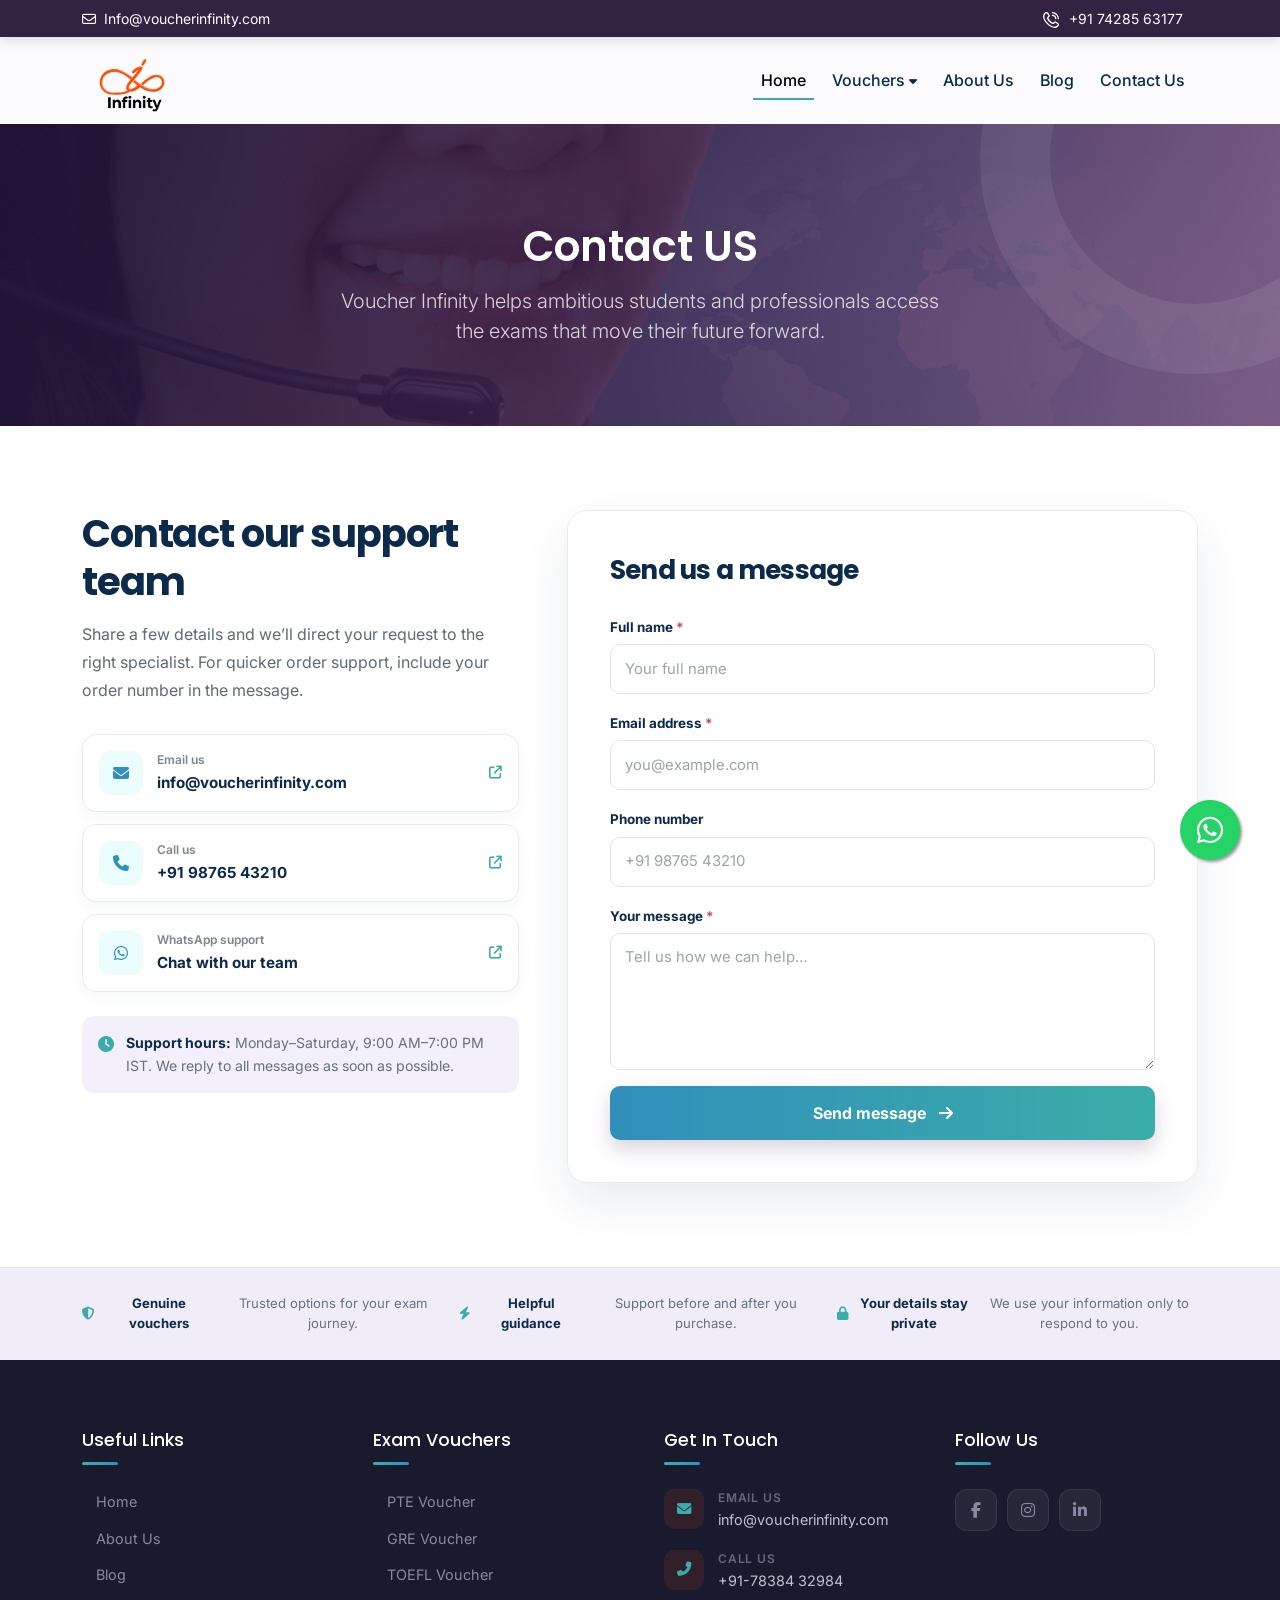
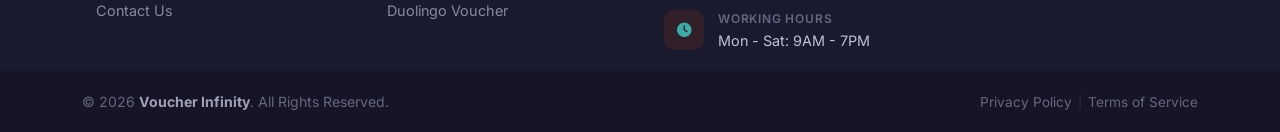
==== commit 9e30eaa4: "update pages" ====
--- a/contact.html
+++ b/contact.html
@@ -4,147 +4,313 @@
 <head>
   <meta charset="UTF-8">
   <meta name="viewport" content="width=device-width, initial-scale=1.0">
-  <title>Contact Us - Voucher Infinity</title>
+  <title>Contact Us | Voucher Infinity</title>
   <meta name="description"
-    content="Get in touch with Voucher Infinity for any queries regarding exam vouchers. 24/7 support available.">
-
+    content="Contact Voucher Infinity for help choosing, purchasing, or redeeming genuine exam vouchers.">
   <link rel="preconnect" href="https://fonts.googleapis.com">
   <link rel="preconnect" href="https://fonts.gstatic.com" crossorigin>
   <link
     href="https://fonts.googleapis.com/css2?family=Inter:wght@300;400;500;600;700&family=Poppins:wght@500;600;700;800&display=swap"
     rel="stylesheet">
-
   <link href="https://cdn.jsdelivr.net/npm/bootstrap@5.3.0/dist/css/bootstrap.min.css" rel="stylesheet">
   <link rel="stylesheet" href="https://cdnjs.cloudflare.com/ajax/libs/font-awesome/6.4.0/css/all.min.css">
   <link href="https://unpkg.com/aos@2.3.1/dist/aos.css" rel="stylesheet">
-
   <link rel="stylesheet" href="assets/css/style.css">
-  <link rel="stylesheet" href="assets/css/hero2.css">
+  <link rel="stylesheet" href="assets/css/contact.css">
 </head>
 
-<body>
-
-
-  <section class="contact-cta py-5">
+<body class="contact-page">
+  <div class="top-header py-2">
     <div class="container">
-      <div class="row align-items-center g-5">
-
-        <!-- Left Content -->
-        <div class="col-lg-5">
-
-          <span class="section-tag">
-            <i class="fa-solid fa-headset"></i>
-            Let's Talk
-          </span>
-
-          <h2 class="contact-title mt-3">
-            Ready to Grow <br>
-            Your Business?
-          </h2>
-
-          <p class="contact-desc">
-            Get in touch with our experts today. Whether you need a website,
-            web application, digital marketing, or technical consultation,
-            we're here to help your business move forward.
-          </p>
-
-          <div class="contact-info">
-
-            <div class="info-box">
-              <div class="icon">
-                <i class="fa-solid fa-phone"></i>
+      <div class="d-flex align-items-center justify-content-between " style="gap:25px">
+        <a href="mailto:Info@voucherinfinity.com" class="" style="color: white;">
+          <i class="fa-regular fa-envelope me-1"></i> Info@voucherinfinity.com
+        </a>
+        <a href="tel:+917428563177" class="" style="color: white;">
+          <span class="me-1 text-white" style="max-width: 14px;"><svg data-name="Layer 1" viewBox="0 0 24 24" style="fill: white;
+    margin-right: 0.4rem;
+    width: 16px;
+    height: 16px;">
+              <path
+                d="M13,1a1,1,0,0,1,1-1A10.011,10.011,0,0,1,24,10a1,1,0,0,1-2,0,8.009,8.009,0,0,0-8-8A1,1,0,0,1,13,1Zm1,5a4,4,0,0,1,4,4,1,1,0,0,0,2,0,6.006,6.006,0,0,0-6-6,1,1,0,0,0,0,2Zm9.093,10.739a3.1,3.1,0,0,1,0,4.378l-.91,1.049c-8.19,7.841-28.12-12.084-20.4-20.3l1.15-1A3.081,3.081,0,0,1,7.26.906c.031.031,1.884,2.438,1.884,2.438a3.1,3.1,0,0,1-.007,4.282L7.979,9.082a12.781,12.781,0,0,0,6.931,6.945l1.465-1.165a3.1,3.1,0,0,1,4.281-.006S23.062,16.708,23.093,16.739Zm-1.376,1.454s-2.393-1.841-2.424-1.872a1.1,1.1,0,0,0-1.549,0c-.027.028-2.044,1.635-2.044,1.635a1,1,0,0,1-.979.152A15.009,15.009,0,0,1,5.9,9.3a1,1,0,0,1,.145-1S7.652,6.282,7.679,6.256a1.1,1.1,0,0,0,0-1.549c-.031-.03-1.872-2.425-1.872-2.425a1.1,1.1,0,0,0-1.51.039l-1.15,1C-2.495,10.105,14.776,26.418,20.721,20.8l.911-1.05A1.121,1.121,0,0,0,21.717,18.193Z">
+              </path>
+            </svg></span>+91 74285 63177
+        </a>
+
+      </div>
+    </div>
+  </div>
+  <nav class="navbar navbar-expand-lg navbar-light" id="mainNavbar2">
+    <div class="container">
+      <a class="navbar-brand" href="index.html">
+        <!-- <img src="assets/images/logo-white.png" alt="" class="nav-logo" style="max-width: 100px;"> -->
+        <img src="assets/images/logo.png" alt="" class="nav-logo" style="max-width: 100px;">
+      </a>
+
+      <button class=" navbar-toggler ms-auto" type="button" data-bs-toggle="collapse" data-bs-target="#heronavbar">
+        <span class="navbar-toggler-icon"></span>
+      </button>
+      <div class="collapse navbar-collapse" id="heronavbar">
+        <ul class="navbar-nav ms-auto">
+          <li class="nav-item">
+            <a class="nav-link active" href="index.html">Home</a>
+          </li>
+          <li class="nav-item voucher-dropdown dropdown">
+            <a class="nav-link " href=" #" style="pointer-events: none;">
+              Vouchers <i class="fa-solid fa-caret-down "></i>
+            </a>
+
+
+            <!-- VOUCHERS DROP DOWN -->
+            <ul class="dropdown-menu">
+              <li><a class="dropdown-item" href="exam-voucher-detail.html?exam=pte">PTE Voucher</a></li>
+              <li><a class="dropdown-item" href="exam-voucher-detail.html?exam=gre">GRE Voucher</a></li>
+              <li><a class="dropdown-item" href="exam-voucher-detail.html?exam=duolingo">Duolingo Voucher</a></li>
+              <li><a class="dropdown-item" href="exam-voucher-detail.html?exam=toefl">TOEFL Voucher</a></li>
+            </ul>
+
+          </li>
+          <li class="nav-item">
+            <a class="nav-link" href="about.html">About Us</a>
+          </li>
+          <li class="nav-item">
+            <a class="nav-link" href="blog.html">Blog</a>
+          </li>
+          <li class="nav-item">
+            <a class="nav-link" href="contact.html">Contact Us</a>
+          </li>
+        </ul>
+      </div>
+    </div>
+  </nav>
+
+  <main>
+    <header class="about-hero text-center"
+      style=" background: #261a38 url('./assets/images/banners/contact-banner0.webp') center/cover;">
+      <div class="container" data-aos="fade-up">
+
+        <h1>Contact US</h1>
+        <p class="lead">Voucher Infinity helps ambitious students and professionals access the exams that move their
+          future forward.</p>
+      </div>
+    </header>
+
+    <section class="contact-main-section">
+      <div class="container">
+        <div class="row g-4 g-lg-5 align-items-start">
+          <div class="col-lg-5" data-aos="fade-right">
+            <div class="contact-intro">
+
+              <h2>Contact our support team</h2>
+              <p>Share a few details and we’ll direct your request to the right specialist. For quicker order support,
+                include your order number in the message.</p>
+            </div>
+
+            <div class="contact-methods">
+              <a class="contact-method" href="mailto:info@voucherinfinity.com">
+                <span class="contact-method-icon"><i class="fa-solid fa-envelope"></i></span>
+                <span><small>Email us</small><strong>info@voucherinfinity.com</strong></span>
+                <i class="fa-solid fa-arrow-up-right-from-square contact-method-arrow"></i>
+              </a>
+              <a class="contact-method" href="tel:+919876543210">
+                <span class="contact-method-icon"><i class="fa-solid fa-phone"></i></span>
+                <span><small>Call us</small><strong>+91 98765 43210</strong></span>
+                <i class="fa-solid fa-arrow-up-right-from-square contact-method-arrow"></i>
+              </a>
+              <a class="contact-method" href="https://wa.me/919876543210" target="_blank" rel="noopener noreferrer">
+                <span class="contact-method-icon"><i class="fa-brands fa-whatsapp"></i></span>
+                <span><small>WhatsApp support</small><strong>Chat with our team</strong></span>
+                <i class="fa-solid fa-arrow-up-right-from-square contact-method-arrow"></i>
+              </a>
+            </div>
+
+            <div class="support-note">
+              <i class="fa-solid fa-clock"></i>
+              <p><strong>Support hours:</strong> Monday–Saturday, 9:00 AM–7:00 PM IST. We reply to all messages as soon
+                as possible.</p>
+            </div>
+          </div>
+
+          <div class="col-lg-7" data-aos="fade-left">
+            <div class="contact-form-card">
+              <div class="form-card-heading">
+
+                <div>
+                  <h2>Send us a message</h2>
+
+                </div>
               </div>
-
-              <div>
-                <small>Call Us Anytime</small>
-                <h5>+91 98765 43210</h5>
+              <form action="#" method="post">
+                <div class="row g-3">
+                  <div class="col-12">
+                    <label for="contact-name" class="form-label">Full name <span>*</span></label>
+                    <input id="contact-name" name="name" type="text" class="form-control" placeholder="Your full name"
+                      autocomplete="name" required>
+                  </div>
+                  <div class="col-12">
+                    <label for="contact-email" class="form-label">Email address <span>*</span></label>
+                    <input id="contact-email" name="email" type="email" class="form-control"
+                      placeholder="you@example.com" autocomplete="email" required>
+                  </div>
+                  <div class="col-12">
+                    <label for="contact-phone" class="form-label">Phone number</label>
+                    <input id="contact-phone" name="phone" type="tel" class="form-control" placeholder="+91 98765 43210"
+                      autocomplete="tel">
+                  </div>
+
+
+                  <div class="col-12">
+                    <label for="contact-message" class="form-label">Your message <span>*</span></label>
+                    <textarea id="contact-message" name="message" class="form-control" rows="5"
+                      placeholder="Tell us how we can help…" required></textarea>
+                  </div>
+                  <div class="col-12"><button class="contact-submit" type="submit">Send message <i
+                        class="fa-solid fa-arrow-right"></i></button></div>
+                </div>
+              </form>
+            </div>
+          </div>
+        </div>
+      </div>
+    </section>
+
+    <section class="contact-reassurance">
+      <div class="container">
+        <div class="row g-3 text-center">
+          <div class="col-md-4"><i class="fa-solid fa-shield-halved"></i><strong>Genuine vouchers</strong><span>Trusted
+              options for your exam journey.</span></div>
+          <div class="col-md-4"><i class="fa-solid fa-bolt"></i><strong>Helpful guidance</strong><span>Support before
+              and after you purchase.</span></div>
+          <div class="col-md-4"><i class="fa-solid fa-lock"></i><strong>Your details stay private</strong><span>We use
+              your information only to respond to you.</span></div>
+        </div>
+      </div>
+    </section>
+    <footer class="site-footer" id="site-footer">
+      <!-- Main Footer Content -->
+      <div class="footer-main">
+        <div class="container">
+          <div class="row g-5">
+            <!-- Quick Links -->
+            <div class="col-lg-3 col-md-6 col-6">
+              <h5 class="footer-col-title">Useful Links</h5>
+              <ul class="footer-nav-list" id="footer-quick-links">
+                <li><a href="index.html"><i class="fas fa-chevron-right"></i> Home</a></li>
+                <li><a href="about.html"><i class="fas fa-chevron-right"></i> About Us</a></li>
+                <!-- <li><a href="vouchers.html"><i class="fas fa-chevron-right"></i> Vouchers</a></li> -->
+                <li><a href="blog.html"><i class="fas fa-chevron-right"></i> Blog</a></li>
+                <li><a href="contact.html"><i class="fas fa-chevron-right"></i> Contact Us</a></li>
+              </ul>
+            </div>
+
+            <!-- Exam Categories -->
+            <div class="col-lg-3 col-md-6 col-6">
+              <h5 class="footer-col-title">Exam Vouchers</h5>
+              <ul class="footer-nav-list" id="footer-categories">
+                <li><a href="exam-voucher-detail.html?exam=pte"><i class="fas fa-chevron-right"></i> PTE Voucher</a>
+                </li>
+                <li><a href="exam-voucher-detail.html?exam=gre"><i class="fas fa-chevron-right"></i> GRE Voucher</a>
+                </li>
+                <li><a href="exam-voucher-detail.html?exam=toefl"><i class="fas fa-chevron-right"></i> TOEFL Voucher</a>
+                </li>
+                <li><a href="exam-voucher-detail.html?exam=duolingo"><i class="fas fa-chevron-right"></i> Duolingo
+                    Voucher</a></li>
+
+              </ul>
+            </div>
+
+            <!-- Contact Info -->
+            <div class="col-lg-3 col-md-6">
+              <h5 class="footer-col-title">Get In Touch</h5>
+              <ul class="footer-contact-list" id="footer-contact-info">
+                <li>
+                  <div class="footer-contact-icon"><i class="fas fa-envelope"></i></div>
+                  <div>
+                    <span class="footer-contact-label">Email Us</span>
+                    <a href="mailto:info@voucherinfinity.com">info@voucherinfinity.com</a>
+                  </div>
+                </li>
+                <li>
+                  <div class="footer-contact-icon"><i class="fas fa-phone-alt"></i></div>
+                  <div>
+                    <span class="footer-contact-label">Call Us</span>
+                    <a href="tel:+917838432984">+91-78384 32984</a>
+                  </div>
+                </li>
+                <li>
+                  <div class="footer-contact-icon"><i class="fas fa-clock"></i></div>
+                  <div>
+                    <span class="footer-contact-label">Working Hours</span>
+                    <span class="footer-contact-value">Mon - Sat: 9AM - 7PM</span>
+                  </div>
+                </li>
+                <!-- <li>
+                <div class="footer-contact-icon"><i class="fas fa-map-marker-alt"></i></div>
+                <div>
+                  <span class="footer-contact-label">Location</span>
+                  <span class="footer-contact-value">New Delhi, India</span>
+                </div>
+              </li>
+             -->
+              </ul>
+            </div>
+            <div class="col-lg-3 col-md-6">
+              <h5 class="footer-col-title">Follow Us </h5>
+              <div class="footer-brand-block">
+                <!-- <a href="index.html" class="footer-logo-link d-inline-flex align-items-center gap-2 mb-3">
+
+                <img src="assets/images/logo-white.png" alt="footer-logo" style="max-width: 100px;" />
+              </a> -->
+
+                <div class="footer-social-links">
+                  <a href="https://www.facebook.com/voucherinfinity/" class="footer-social-link" aria-label="Facebook"
+                    id="footer-social-facebook">
+                    <i class="fab fa-facebook-f"></i>
+                  </a>
+
+                  <a href="https://www.instagram.com/voucherinfinity/" class="footer-social-link" aria-label="Instagram"
+                    id="footer-social-instagram">
+                    <i class="fab fa-instagram"></i>
+                  </a>
+                  <a href="https://www.linkedin.com/company/voucherinfinity/" class="footer-social-link"
+                    aria-label="LinkedIn" id="footer-social-linkedin">
+                    <i class="fab fa-linkedin-in"></i>
+                  </a>
+
+                </div>
               </div>
             </div>
-
-            <div class="info-box">
-              <div class="icon">
-                <i class="fa-solid fa-envelope"></i>
+          </div>
+
+          <!-- Trust Badges Row -->
+
+        </div>
+      </div>
+
+      <!-- Footer Bottom -->
+      <div class="footer-bottom-bar">
+        <div class="container">
+          <div class="row align-items-center g-3">
+            <div class="col-md-6 text-center text-md-start">
+              <p class="footer-copyright mb-0">&copy; 2026 <strong>Voucher Infinity</strong>. All Rights Reserved.</p>
+            </div>
+            <div class="col-md-6 text-center text-md-end">
+              <div class="footer-legal-links" id="footer-legal-links">
+                <a href="privacy-policy.html">Privacy Policy</a>
+                <span class="footer-legal-sep">|</span>
+                <a href="trems-condition.html">Terms of Service</a>
+
+
               </div>
-
-              <div>
-                <small>Email Address</small>
-                <h5>info@voucherinfinity.com</h5>
-              </div>
-            </div>
-
+            </div>
           </div>
-
         </div>
-
-        <!-- Right Form -->
-        <div class="col-lg-7">
-
-          <div class="contact-form-card">
-
-            <h3 class="mb-4 text-center">
-              Request a Free Consultation
-            </h3>
-
-            <form>
-
-              <div class="row">
-
-                <div class="col-md-6 mb-3">
-                  <label>Name</label>
-                  <input type="text" class="form-control" placeholder="John Doe">
-                </div>
-
-                <div class="col-md-6 mb-3">
-                  <label>Email</label>
-                  <input type="email" class="form-control" placeholder="john@example.com">
-                </div>
-
-                <div class="col-md-6 mb-3">
-                  <label>Phone Number</label>
-                  <input type="text" class="form-control" placeholder="+91 9876543210">
-                </div>
-
-                <div class="col-md-6 mb-3">
-                  <label>Choose Vouchers</label>
-                  <select class="form-control">
-                    <option value="">Select Voucher</option>
-                    <option value="pte">PTE</option>
-                    <option value="gre">GRE</option>
-                    <option value="toefl">TOEFL</option>
-                    <option value="aws">AWS</option>
-                  </select>
-                </div>
-
-                <div class="col-12 mb-3">
-                  <label>Your Message</label>
-                  <textarea rows="5" class="form-control" placeholder="Tell us about your project..."></textarea>
-                </div>
-
-                <div class="col-12">
-
-                  <button class="theme-btn w-100">
-                    Send Message
-                    <i class="fa-solid fa-paper-plane ms-2"></i>
-                  </button>
-
-                </div>
-
-              </div>
-
-            </form>
-
-          </div>
-
-        </div>
-
-      </div>
-    </div>
-  </section>
-
-
-
-  <a href="https://wa.me/919876543210" class="whatsapp-float" target="_blank"><i class="fab fa-whatsapp"></i></a>
-
+      </div>
+    </footer>
+  </main>
+
+  <a href="https://wa.me/919876543210" class="whatsapp-float" target="_blank" rel="noopener noreferrer"
+    aria-label="Chat with us on WhatsApp"><i class="fab fa-whatsapp"></i></a>
   <script src="https://code.jquery.com/jquery-3.6.0.min.js"></script>
   <script src="https://cdn.jsdelivr.net/npm/bootstrap@5.3.0/dist/js/bootstrap.bundle.min.js"></script>
   <script src="https://unpkg.com/aos@2.3.1/dist/aos.js"></script>
--- a/assets/css/style.css
+++ b/assets/css/style.css
@@ -1,7 +1,7 @@
 :root {
   --primary-color: #3bada8;
   --secondary-color: #318fbb;
-  --dark-color: #424242;
+
   --light-bg: #F8F9FA;
   --body-font: 'Inter', sans-serif;
   --heading-font: 'Poppins', sans-serif;
@@ -20,7 +20,8 @@
   --theme-white: #ffffff;
   /* --white: #ffffff; */
   --dark-color: #0C2B4B;
-  --light-primary-color: #edfcfa;
+  --light-primary-color: rgba(130, 238, 238, 0.16);
+  --light-color: #747781;
 
 }
 
@@ -117,7 +118,7 @@
 .btn-primary-custom-2:hover {
   background: white;
   transform: translateY(-2px);
-  box-shadow: 0 6px 20px var(--secondary-color);
+  box-shadow: 0 1px 0 rgba(16, 36, 62, .08);
   color: var(--primary-color);
   transform: translateY(-2px);
 
@@ -164,14 +165,16 @@
 /* Navbar Sticky */
 .navbar {
   transition: var(--transition);
-  padding: 15px 0;
+  /* padding: 15px 0; */
   background-color: rgba(255, 255, 255, 0.95);
   /* backdrop-filter: blur(10px); */
 }
 
+
+
 .navbar.sticky {
-  box-shadow: 0 2px 15px rgba(0, 0, 0, 0.1);
-  padding: 10px 0;
+  box-shadow: 0 1px 0 rgba(16, 36, 62, .08);
+  /* padding: 10px 0; */
 }
 
 .navbar-brand {
@@ -204,6 +207,141 @@
   width: 100%;
 }
 
+.dropdown-toggle::after {
+  content: "\f107";
+  font-family: "Font Awesome 6 Free";
+  font-weight: 900;
+  border: none;
+  margin-left: 5px;
+}
+
+@media screen and (width >=1024px) {
+
+  .dropdown-menu {
+    box-shadow: 0px 10px 30px rgba(0, 0, 0, 0.15);
+  }
+}
+
+.dropdown-menu {
+  border-radius: 0px !important;
+  /* border: 1px solid #e0e0e0; */
+
+  border: none !important;
+  box-shadow: none;
+
+  padding-top: 10px;
+  top: 100%;
+
+}
+
+.dropdown-item {
+  padding: 10px 20px;
+  color: #333;
+  font-weight: 500;
+  transition: 0.2s ease;
+}
+
+.dropdown-item:hover {
+  background-color: var(--primary-color);
+  color: white;
+}
+
+.voucher-dropdown:hover .dropdown-menu {
+  display: block;
+}
+
+.top-header {
+  background-color: #332242;
+  padding: 5px 0px;
+  box-shadow: 0px 5px 10px rgba(0, 0, 0, 0.1);
+}
+
+.top-header a {
+  font-size: 14px;
+}
+
+/* Base state for all items */
+.testimonials-carousel .owl-item {
+  opacity: 0.6;
+  filter: blur(4px);
+  transform: scale(0.9);
+  transition: all 0.5s ease;
+}
+
+/* Active and Centered state */
+.testimonials-carousel .owl-item.center {
+  opacity: 1;
+  filter: blur(0);
+  transform: scale(1);
+  z-index: 10;
+  /* Ensures the center card sits on top */
+}
+
+
+
+.top-header a {
+  color: var(--white);
+  text-decoration: none;
+  margin-right: 15px;
+  transition: var(--transition);
+}
+
+.top-header a:hover {
+  color: var(--accent-color);
+}
+
+.navbar {
+  background-color: var(--white);
+  box-shadow: var(--shadow-sm);
+  transition: var(--transition);
+  padding: 7px 0;
+}
+
+
+
+@keyframes slideDown {
+  from {
+    transform: translateY(-100%);
+  }
+
+  to {
+    transform: translateY(0);
+  }
+}
+
+
+.nav-link::after {
+  content: '';
+  position: absolute;
+  width: 0%;
+  height: 2px;
+  background-color: var(--primary-color);
+  bottom: 0;
+  left: 0;
+  transition: var(--transition);
+}
+
+.nav-link:hover::after,
+.nav-link.active::after {
+  width: 100%;
+}
+
+.navbar.sticky {
+  position: fixed;
+  top: 0;
+  width: 100%;
+  z-index: 1030;
+  animation: slideDown 0.4s ease-in-out;
+  box-shadow: 0 1px 0 rgba(16, 36, 62, .08);
+  padding: 10px 0;
+  background-color: var(--light-bg);
+
+}
+
+.navbar.sticky .nav-link {
+  color: var(--dark-color);
+}
+
 /* Hero Section */
 
 
@@ -252,12 +390,13 @@
   font-size: 3.5rem;
   line-height: 1.2;
   margin-bottom: 20px;
+  font-weight: 500;
 }
 
 .hero-content h1 span {
-  background: linear-gradient(135deg, var(--primary-color), var(--secondary-color));
-  -webkit-background-clip: text;
-  -webkit-text-fill-color: transparent;
+  color: var(--primary-color);
+  /* -webkit-background-clip: text;
+  -webkit-text-fill-color: transparent; */
 }
 
 .hero-content p {
@@ -267,15 +406,15 @@
 }
 
 /* Owl Carousel Custom Nav & Dots */
-.hero-carousel .owl-nav button.owl-prev,
-.hero-carousel .owl-nav button.owl-next {
+:is(.hero-carousel, .our-exam-vouchers, .testimonials-carousel) .owl-nav button.owl-prev,
+:is(.hero-carousel, .our-exam-vouchers, .testimonials-carousel) .owl-nav button.owl-next {
   position: absolute;
   top: 50%;
   transform: translateY(-50%);
   width: 50px;
   height: 50px;
-  background: rgba(255, 255, 255, 0.2) !important;
-  color: #fff !important;
+  background: rgba(221, 221, 221, 0.8);
+  color: #fff;
   border-radius: 50% !important;
   font-size: 1.5rem !important;
   transition: var(--transition);
@@ -284,48 +423,110 @@
   justify-content: center;
 }
 
-.hero-carousel .owl-nav button.owl-prev {
-  left: 30px;
-}
-
-.hero-carousel .owl-nav button.owl-next {
-  right: 30px;
-}
-
-.hero-carousel .owl-nav button:hover {
+
+
+
+
+
+
+@media screen and (min-width:992px) {
+  :is(.hero-carousel, .our-exam-vouchers, .testimonials-carousel) .owl-nav button.owl-prev {
+    left: 0px;
+
+  }
+
+  :is(.hero-carousel, .our-exam-vouchers, .testimonials-carousel) .owl-nav button.owl-next {
+    right: 0px;
+
+  }
+}
+
+@media screen and (width <=991px) {
+
+  .our-exam-vouchers .owl-nav button.owl-prev,
+  .testimonials-carousel .owl-nav button.owl-prev {
+    display: none;
+  }
+
+
+  .our-exam-vouchers .owl-nav button.owl-next,
+  .testimonials-carousel .owl-nav button.owl-next {
+    display: none;
+  }
+
+}
+
+/* @media screen and (max-width: 991px) { */
+
+
+
+
+/* } */
+
+/* .our-exam-vouchers .owl-nav button.owl-prev {
+  left: -40px !important;
+
+}
+
+.our-exam-vouchers .owl-nav button.owl-next {
+  right: -40px;
+
+} */
+
+
+
+
+
+
+
+.our-exam-vouchers .owl-nav button:hover,
+.testimonials-carousel .owl-nav button:hover {
   background: var(--primary-color) !important;
 }
 
-.hero-carousel .owl-dots {
+:is(.testimonials-carousel, .our-exam-vouchers) .owl-dots {
   position: absolute;
-  bottom: 30px;
+  bottom: -30px;
   width: 100%;
   text-align: center;
 }
 
-.hero-carousel .owl-dot span {
+#testimonial-section .container .testimonials-carousel .owl-dots .owl-dot span {
   width: 12px !important;
   height: 12px !important;
-  background: rgba(255, 255, 255, 0.5) !important;
+  background: rgb(242 183 255 / 50%) !important;
   margin: 5px 8px !important;
   transition: var(--transition) !important;
 }
 
-.hero-carousel .owl-dot.active span {
+.our-exam-vouchers .owl-dot span {
+  width: 12px !important;
+  height: 12px !important;
+  background: rgb(242 183 255 / 50%) !important;
+  margin: 5px 8px !important;
+  transition: var(--transition) !important;
+}
+
+#testimonial-section .container .testimonials-carousel .owl-dots .owl-dot.active span {
   background: var(--primary-color) !important;
   transform: scale(1.3);
 }
 
+.our-exam-vouchers .owl-dot.active span {
+  background: var(--primary-color) !important;
+  transform: scale(1.3);
+}
+
 /* Animations for Slide Content */
-.hero-carousel .owl-item.active .hero-content h1 {
+.our-exam-vouchers .owl-item.active .hero-content h1 {
   animation: fadeInUp 1s both 0.2s;
 }
 
-.hero-carousel .owl-item.active .hero-content p {
+.our-exam-vouchers .owl-item.active .hero-content p {
   animation: fadeInUp 1s both 0.4s;
 }
 
-.hero-carousel .owl-item.active .hero-content .d-flex {
+.our-exam-vouchers .owl-item.active .hero-content .d-flex {
   animation: fadeInUp 1s both 0.6s;
 }
 
@@ -382,13 +583,28 @@
 /* Categories Section */
 .section-title {
   text-align: center;
-  margin-bottom: 50px;
+  margin-bottom: 40px;
 }
 
 .section-title h2 {
   font-size: 2.5rem;
   margin-bottom: 15px;
-}
+  font-weight: 500;
+  padding-bottom: 20px;
+}
+
+.section-title h2::after {
+  content: '';
+  position: absolute;
+  left: 50%;
+  bottom: 0;
+  width: 60px;
+  height: 3px;
+  background: var(--primary-color);
+  transform: translateX(-50%);
+  border-radius: 4px;
+}
+
 
 .section-title p {
   color: #666;
@@ -447,6 +663,7 @@
   display: flex;
   flex-direction: column;
   border: 1px solid rgba(0, 0, 0, 0.2);
+  margin-bottom: 4px;
 }
 
 .voucher-card-premium:hover {
@@ -700,18 +917,19 @@
 .feature-icon-wrapper {
   width: 42px;
   height: 42px;
-  border-radius: 10px;
+  border-radius: 50px;
   display: flex;
   align-items: center;
   justify-content: center;
   font-size: 1.1rem;
+  border: 1px solid var(--primary-color);
   flex-shrink: 0;
 }
 
 /* Pastel colors for feature icons */
 .icon-bg-1 {
-  background-color: rgba(59, 173, 168, 0.08);
-  color: #3bada8;
+  background-color: rgba(104, 39, 129, 0.08);
+  color: var(--primary-color)
 }
 
 .icon-bg-2 {
@@ -768,7 +986,8 @@
 .brand-title {
   display: flex;
   align-items: center;
-  font-weight: 800;
+  font-weight: 500;
+  font-size: 16px;
 }
 
 .brand-title .text-dark-blue {
@@ -839,8 +1058,8 @@
 }
 
 .comparison-cell .cell-text {
-  color: #2d3748;
-  font-weight: 500;
+  color: #718096;
+  font-weight: 400;
 }
 
 .comparison-cell.text-muted .cell-text {
@@ -893,8 +1112,8 @@
 }
 
 .user-info-modern {
-  /* display: flex;
-  align-items: center; */
+  display: flex;
+  align-items: center;
   border-top: 1px solid rgba(0, 0, 0, 0.05);
   padding-top: 20px;
 }
@@ -1837,7 +2056,7 @@
   color: #fff;
   font-family: var(--heading-font);
   font-size: 1.1rem;
-  font-weight: 700;
+  font-weight: 500;
   margin-bottom: 24px;
   position: relative;
   padding-bottom: 14px;
@@ -2111,10 +2330,29 @@
 }
 
 /* About Intro Section Modern Styles */
-.about-image-wrapper {
-  /* padding-right: 20px; */
-  padding-bottom: 20px;
-}
+@media (min-width: 992px) {
+  .about-image-wrapper {
+    position: relative;
+    z-index: 1;
+  }
+
+  .about-image-wrapper img {
+    min-height: 460px;
+  }
+
+  .about-intro-section::before {
+    content: "";
+    position: absolute;
+    left: 0;
+    bottom: 0;
+    border-bottom: 485px solid var(--primary-color);
+    border-right: 717px solid transparent;
+    width: 40%;
+    z-index: 0;
+
+  }
+}
+
 
 .about-shape-bg {
   position: absolute;
@@ -2210,226 +2448,6 @@
 }
 
 
-/* CTA-HOME-PAGE */
-/*=============================
-        CONTACT CTA
-=============================*/
-
-section.contact-cta {
-  background: var(--secondary-color);
-  position: relative;
-  overflow: hidden;
-  color: var(--theme-white);
-}
-
-/* Background Shapes */
-
-.contact-cta::before {
-  content: '';
-  width: 300px;
-  height: 300px;
-  background: rgba(255, 255, 255, .05);
-  border-radius: 50%;
-  position: absolute;
-  top: -120px;
-  left: -120px;
-}
-
-.contact-cta::after {
-  content: '';
-  width: 250px;
-  height: 250px;
-  background: rgba(255, 255, 255, .04);
-  border-radius: 50%;
-  position: absolute;
-  bottom: -100px;
-  right: -80px;
-}
-
-.contact-cta .container {
-  position: relative;
-  z-index: 2;
-}
-
-/* Tag */
-
-.section-tag {
-  display: inline-flex;
-  align-items: center;
-  gap: 10px;
-  padding: 8px 18px;
-  background: rgba(255, 255, 255, .08);
-  border-radius: 40px;
-  color: #fff;
-  font-weight: 600;
-  border: 1px solid rgba(255, 255, 255, .15);
-}
-
-/* Heading */
-
-.contact-title {
-  font-size: 52px;
-  font-family: var(--heading-font);
-  font-weight: 700;
-  line-height: 1.15;
-  margin-bottom: 20px;
-}
-
-.contact-desc {
-  color: rgba(255, 255, 255, .85);
-  font-size: 17px;
-  line-height: 1.8;
-  /* margin-bottom: 35px; */
-}
-
-/* Contact Cards */
-
-.contact-info {
-  display: flex;
-  flex-direction: column;
-  gap: 18px;
-}
-
-.info-box {
-  display: flex;
-  align-items: center;
-  gap: 18px;
-  padding: 20px;
-  border-radius: var(--border-radius-md);
-  background: rgba(255, 255, 255, .08);
-  backdrop-filter: blur(15px);
-  border: 1px solid rgba(255, 255, 255, .12);
-  transition: var(--transition);
-}
-
-.info-box:hover {
-  transform: translateY(-5px);
-  background: rgba(255, 255, 255, .12);
-}
-
-.info-box .icon {
-  width: 58px;
-  height: 58px;
-  border-radius: 50%;
-  display: flex;
-  align-items: center;
-  justify-content: center;
-  background: var(--primary-gradient);
-  color: #fff;
-  font-size: 22px;
-  flex-shrink: 0;
-}
-
-.info-box small {
-  display: block;
-  color: rgba(255, 255, 255, .7);
-  margin-bottom: 4px;
-}
-
-.info-box h5 {
-  margin: 0;
-  font-size: 20px;
-  color: #fff;
-  font-weight: 600;
-}
-
-/* Form */
-
-.contact-form-card {
-  background: #fff;
-  padding: 40px;
-  border-radius: 20px;
-  box-shadow: var(--shadow-card);
-}
-
-.contact-form-card h3 {
-  color: var(--dark-color);
-  font-weight: 700;
-  font-family: var(--heading-font);
-}
-
-.contact-form-card label {
-  font-weight: 600;
-  color: var(--dark-color);
-  margin-bottom: 8px;
-  font-size: 14px;
-}
-
-.contact-form-card .form-control {
-  height: 54px;
-  border-radius: 12px;
-  border: 1px solid #dbe5ea;
-  box-shadow: none;
-  transition: var(--transition);
-}
-
-.contact-form-card textarea.form-control {
-  height: auto;
-  resize: none;
-}
-
-.contact-form-card .form-control:focus {
-  border-color: var(--primary-color);
-  box-shadow: 0 0 0 .2rem rgba(73, 192, 186, .15);
-}
-
-/* Button */
-
-.theme-btn {
-  border: none;
-  padding: 16px 30px;
-  border-radius: 12px;
-  background: var(--gradient-btn);
-  color: #fff;
-  font-weight: 600;
-  transition: var(--transition);
-}
-
-.theme-btn:hover {
-  transform: translateY(-3px);
-  box-shadow: var(--shadow-lg);
-}
-
-/* Responsive */
-
-@media(max-width:991px) {
-
-  .contact-title {
-    font-size: 40px;
-  }
-
-  .contact-form-card {
-    padding: 30px;
-  }
-
-}
-
-@media(max-width:767px) {
-
-  .contact-title {
-    font-size: 34px;
-  }
-
-  .contact-desc {
-    font-size: 16px;
-  }
-
-  .contact-form-card {
-    padding: 25px;
-  }
-
-  .info-box {
-    padding: 16px;
-  }
-
-  .info-box h5 {
-    font-size: 17px;
-  }
-
-}
-
-
-
 .vouchers-grid-custom {
   display: grid;
   gap: 20px;
@@ -2469,4 +2487,564 @@
   width: 100%;
   height: 60px;
 
+}
+
+
+/* banners-style */
+:is(.about-hero, .blog-hero) {
+  position: relative;
+  overflow: hidden;
+  padding: 80px 0;
+  color: #fff;
+
+  isolation: isolate;
+}
+
+.about-hero::before {
+  content: '';
+  position: absolute;
+  inset: 0;
+  background: linear-gradient(110deg, rgba(31, 18, 53, .96), rgba(92, 54, 104, .79));
+  z-index: -1;
+}
+
+.page-banner-section::before {
+  content: '';
+  position: absolute;
+  inset: 0;
+  background: linear-gradient(110deg, rgba(31, 18, 53, .96), rgba(92, 54, 104, .79));
+  z-index: -1;
+}
+
+.about-hero::after {
+  content: '';
+  position: absolute;
+  width: 430px;
+  height: 430px;
+  border: 70px solid rgba(255, 255, 255, .07);
+  border-radius: 50%;
+  right: -130px;
+  top: -180px;
+  z-index: -1;
+}
+
+.about-eyebrow {
+  display: inline-flex;
+  align-items: center;
+  gap: 8px;
+  padding: 8px 14px;
+  border: 1px solid rgba(255, 255, 255, .26);
+  border-radius: 99px;
+  background: rgba(255, 255, 255, .1);
+  font-size: .78rem;
+  letter-spacing: .08em;
+  font-weight: 700;
+  text-transform: uppercase;
+}
+
+.about-hero h1 {
+  max-width: 830px;
+  margin: 20px auto 16px;
+  color: #fff;
+  font-size: clamp(2.4rem, 5vw, 2.6rem);
+  line-height: 1.12;
+  font-weight: 600;
+}
+
+.about-hero .lead {
+  max-width: 600px;
+  margin: 0 auto;
+  color: rgba(255, 255, 255, .8);
+}
+
+
+
+.about-label {
+  color: var(--primary-color);
+  text-transform: uppercase;
+  letter-spacing: .12em;
+  font-size: .78rem;
+  font-weight: 800;
+  margin-bottom: 12px;
+}
+
+.about-heading {
+  font-size: clamp(2rem, 3.5vw, 3rem);
+  line-height: 1.22;
+  margin-bottom: 20px;
+}
+
+.about-visual {
+  position: relative;
+  min-height: 435px;
+}
+
+.about-visual img {
+  width: calc(100% - 28px);
+  height: 400px;
+  object-fit: cover;
+  border-radius: 26px;
+  position: relative;
+  z-index: 1;
+  box-shadow: 0 20px 45px rgba(12, 43, 75, .17);
+}
+
+.about-visual::before {
+  content: '';
+  position: absolute;
+  width: 72%;
+  height: 85%;
+  left: 28px;
+  bottom: 0;
+  border-radius: 26px;
+  background: linear-gradient(135deg, var(--primary-color), var(--secondary-color));
+  opacity: .25;
+}
+
+.experience-card {
+  position: absolute;
+  z-index: 2;
+  right: 0;
+  bottom: 0;
+  max-width: 220px;
+  padding: 20px;
+  color: #fff;
+  background: var(--secondary-color);
+  border-radius: 18px;
+  box-shadow: 0 12px 30px rgba(35, 18, 53, .28);
+}
+
+.experience-card strong {
+  display: block;
+  font-family: var(--heading-font);
+  font-size: 2rem;
+  line-height: 1;
+  margin-bottom: 6px;
+}
+
+.about-checklist {
+  list-style: none;
+  margin: 28px 0 0;
+  padding: 0;
+  display: grid;
+  gap: 14px;
+}
+
+.about-checklist li {
+  display: flex;
+  align-items: center;
+  gap: 12px;
+  color: #536273;
+  font-weight: 500;
+}
+
+.about-checklist i {
+  display: grid;
+  width: 25px;
+  height: 25px;
+  place-items: center;
+  border-radius: 50%;
+  background: rgba(162, 130, 238, .18);
+  color: var(--secondary-color);
+  font-size: .72rem;
+}
+
+.proof-section {
+  background: #f2effa !important;
+  position: relative;
+  overflow: hidden;
+}
+
+.proof-card {
+  height: 100%;
+  padding: 28px 22px;
+  text-align: center;
+  background: #fff;
+  border: 1px solid rgba(92, 54, 104, .08);
+  border-radius: 18px;
+  box-shadow: 0 10px 25px rgba(42, 26, 65, .05);
+  transition: transform .25s ease, box-shadow .25s ease;
+}
+
+.proof-card:hover {
+  transform: translateY(-6px);
+  box-shadow: 0 16px 32px rgba(42, 26, 65, .12);
+}
+
+.proof-card i {
+  display: grid;
+  place-items: center;
+  width: 52px;
+  height: 52px;
+  margin: 0 auto 16px;
+  border-radius: 15px;
+  background: linear-gradient(135deg, var(--primary-color), var(--secondary-color));
+  color: #fff;
+  font-size: 1.25rem;
+}
+
+.proof-card h3 {
+  font-size: 1.1rem;
+  margin-bottom: 9px;
+}
+
+.proof-card p {
+  margin: 0;
+  color: #697586;
+  font-size: .92rem;
+  line-height: 1.65;
+}
+
+.stat-strip {
+  margin-top: 60px;
+  padding: 32px 10px;
+  border-radius: 20px;
+  background: var(--secondary-color);
+  color: #fff;
+}
+
+.stat-strip .number {
+  font-family: var(--heading-font);
+  font-size: 2rem;
+  font-weight: 800;
+  line-height: 1.2;
+}
+
+.stat-strip p {
+  margin: 5px 0 0;
+  color: rgba(255, 255, 255, .7);
+  font-size: .9rem;
+}
+
+.about-cta {
+  padding: 78px 0;
+  background: linear-gradient(115deg, var(--secondary-color), var(--primary-color));
+  color: #fff;
+  text-align: center;
+}
+
+.about-cta h2 {
+  color: #fff;
+  font-size: clamp(2rem, 3.5vw, 2.9rem);
+}
+
+.about-cta p {
+  color: rgba(255, 255, 255, .8);
+  max-width: 640px;
+  margin: 14px auto 26px;
+}
+
+.about-cta .btn {
+  border-radius: 50px;
+  padding: 13px 28px;
+  font-weight: 700;
+}
+
+@media (max-width: 991px) {
+  .about-section {
+    padding: 72px 0;
+  }
+
+  .about-visual {
+    max-width: 600px;
+    margin: 0 auto 45px;
+  }
+}
+
+@media (max-width: 575px) {
+  .about-hero {
+    padding: 90px 0 70px;
+  }
+
+  .about-visual img {
+    height: 330px;
+  }
+
+  .experience-card {
+    right: 10px;
+  }
+
+  .stat-strip {
+    margin-top: 38px;
+  }
+}
+
+
+
+
+
+.popup-trigger {
+  border: 0;
+  cursor: pointer;
+  color: var(--theme-white);
+  padding: 14px 28px;
+  border-radius: 50px;
+  background: var(--gradient-btn);
+  font-weight: 600;
+  transition: var(--transition);
+  box-shadow: var(--shadow-md);
+}
+
+.popup-trigger:hover {
+  transform: translateY(-3px);
+}
+
+/* POPUP */
+#contactPopup {
+  border: 0;
+  padding: 0;
+  width: min(450px, 95vw);
+  /* max-width: 950px; */
+  border-radius: var(--border-radius-lg);
+  background: transparent;
+  overflow: visible;
+}
+
+#contactPopup::backdrop {
+  background: rgba(12, 43, 75, 0.75);
+  backdrop-filter: blur(8px);
+}
+
+.popup-wrapper {
+  position: relative;
+  overflow: hidden;
+  border-radius: var(--border-radius-lg);
+  background: var(--theme-white);
+  box-shadow: var(--shadow-lg);
+}
+
+/* Close */
+.popup-close {
+  position: absolute;
+  right: 20px;
+  top: 20px;
+  z-index: 5;
+  width: 42px;
+  height: 42px;
+  border: none;
+  cursor: pointer;
+  border-radius: 50%;
+  background: var(--primary-color);
+  color: var(--secondary-color);
+  font-size: 18px;
+  transition: var(--transition);
+}
+
+.popup-close:hover {
+  background: var(--primary-color);
+  color: #fff;
+}
+
+/* Layout */
+.popup-content {
+  /* display: grid;
+  grid-template-columns: 1fr 1.2fr; */
+  /* min-height: 580px; */
+  /* max-width: 550px; */
+}
+
+/* Left Side */
+.popup-info {
+  padding: 30px;
+  color: #fff;
+  background: var(--primary-gradient);
+  position: relative;
+  overflow: hidden;
+}
+
+.popup-info::before {
+  content: "";
+  position: absolute;
+  width: 250px;
+  height: 250px;
+  top: -100px;
+  right: -100px;
+  border-radius: 50%;
+  background: rgba(255, 255, 255, .08);
+}
+
+.popup-info::after {
+  content: "";
+  position: absolute;
+  width: 180px;
+  height: 180px;
+  bottom: -60px;
+  left: -60px;
+  border-radius: 50%;
+  background: rgba(255, 255, 255, .08);
+}
+
+.popup-badge {
+  display: inline-flex;
+  padding: 8px 18px;
+  border-radius: 50px;
+  background: rgba(255, 255, 255, .15);
+  backdrop-filter: blur(10px);
+  font-size: 14px;
+  margin-bottom: 25px;
+}
+
+.popup-info h2 {
+  font-family: var(--heading-font);
+  font-size: 32px;
+  line-height: 1.2;
+  margin-bottom: 10px;
+  color: #fff;
+}
+
+.select-city {
+  position: relative;
+
+
+}
+
+.select-city::after {
+  content: "\f078";
+  font-family: "Font Awesome 6 Free";
+  font-weight: 900;
+  position: absolute;
+  right: 16px;
+  top: 50%;
+  transform: translateY(-50%);
+  pointer-events: none;
+}
+
+.popup-info p {
+  opacity: .9;
+  margin-bottom: 0px;
+  line-height: 1.8;
+}
+
+.popup-info ul {
+  list-style: none;
+  display: grid;
+  gap: 15px;
+}
+
+.popup-info li {
+  font-weight: 500;
+}
+
+/* Right Side Form */
+.popup-form {
+  padding: 30px;
+  background: var(--theme-white);
+  display: flex;
+  flex-direction: column;
+  justify-content: center;
+}
+
+.form-group {
+  margin-bottom: 18px;
+}
+
+.form-group input,
+.form-group select,
+.form-group textarea {
+  width: 100%;
+  border: 2px solid transparent;
+  background: var(--light-bg);
+  padding: 16px 20px;
+  font-size: 15px;
+  border-radius: var(--border-radius-sm);
+  font-family: var(--body-font);
+  transition: var(--transition);
+}
+
+.form-group textarea {
+  width: 100%;
+  border: 2px solid transparent;
+  background: var(--light-bg);
+  padding: 16px 20px;
+  font-size: 15px;
+  border-radius: var(--border-radius-sm);
+  font-family: var(--body-font);
+  transition: var(--transition);
+}
+
+.form-group input:focus,
+.form-group textarea:focus {
+  outline: none;
+  border-color: var(--primary-color);
+  background: #fff;
+  box-shadow: 0 0 0 4px rgba(162, 130, 238, 0.15);
+}
+
+.form-group textarea {
+  resize: vertical;
+
+}
+
+.submit-btn {
+  border: 0;
+  cursor: pointer;
+  padding: 18px;
+  font-size: 16px;
+  font-weight: 600;
+  color: #fff;
+  border-radius: 50px;
+  background: var(--gradient-btn);
+  transition: var(--transition);
+  box-shadow: var(--shadow-md);
+}
+
+.submit-btn:hover {
+  transform: translateY(-4px);
+  box-shadow: var(--shadow-lg);
+}
+
+/* Opening Animation */
+#contactPopup:popover-open .popup-wrapper {
+  animation: popupFade .35s ease;
+}
+
+@keyframes popupFade {
+  from {
+    opacity: 0;
+    transform: translateY(30px) scale(.95);
+  }
+
+  to {
+    opacity: 1;
+    transform: translateY(0) scale(1);
+  }
+}
+
+/* Responsive */
+@media (max-width: 768px) {
+
+  .popup-content {
+    grid-template-columns: 1fr;
+  }
+
+  .popup-info,
+  .popup-form {
+    padding: 35px 25px;
+  }
+
+  .popup-info h2 {
+    font-size: 10px;
+  }
+
+  .popup-form {
+    padding-top: 20px;
+  }
+}
+
+.dropdown .fa-caret-down {
+  font-size: 13px;
+}
+
+
+
+
+section.about-intro-section {
+  position: relative;
+  overflow: hidden;
+}
+
+@media screen and (max-width:768px) {
+  .top-header {
+    display: none;
+  }
 }
--- a/assets/css/contact.css
+++ b/assets/css/contact.css
@@ -0,0 +1,354 @@
+/* Contact page styles: built on the shared Voucher Infinity theme tokens. */
+.contact-page {
+    background: #fbfbfd;
+}
+
+.contact-page .navbar {
+    box-shadow: 0 1px 0 rgba(12, 43, 75, .08);
+}
+
+.contact-hero {
+    position: relative;
+    isolation: isolate;
+    padding: 166px 0 86px;
+    overflow: hidden;
+    color: #fff;
+    background: linear-gradient(118deg, var(--secondary-color) 0%, #754582 52%, var(--primary-color) 100%);
+}
+
+.contact-hero::before,
+.contact-hero::after {
+    content: "";
+    position: absolute;
+    z-index: -1;
+    border-radius: 50%;
+    border: 1px solid rgba(255, 255, 255, .16);
+}
+
+.contact-hero::before {
+    width: 390px;
+    height: 390px;
+    top: -230px;
+    left: -110px;
+    box-shadow: 0 0 0 65px rgba(255, 255, 255, .04), 0 0 0 130px rgba(255, 255, 255, .025);
+}
+
+.contact-hero::after {
+    width: 350px;
+    height: 350px;
+    right: -135px;
+    bottom: -250px;
+    background: rgba(255, 255, 255, .07);
+}
+
+.contact-eyebrow,
+.section-label {
+    display: inline-flex;
+    align-items: center;
+    gap: 9px;
+    font-weight: 700;
+    font-size: .78rem;
+    text-transform: uppercase;
+    letter-spacing: .09em;
+}
+
+.contact-eyebrow {
+    padding: 9px 14px;
+    color: #fff;
+    border: 1px solid rgba(255, 255, 255, .25);
+    border-radius: 999px;
+    background: rgba(255, 255, 255, .1);
+}
+
+.contact-hero h1 {
+    margin: 18px 0 14px;
+    color: #fff;
+    font-size: clamp(2.25rem, 5vw, 4.1rem);
+    line-height: 1.14;
+    letter-spacing: -.04em;
+}
+
+.contact-hero p {
+    max-width: 660px;
+    margin: 0 auto;
+    color: rgba(255, 255, 255, .88);
+    font-size: 1.09rem;
+    line-height: 1.75;
+}
+
+.contact-main-section {
+    padding: 84px 0;
+    background: #fbfbfd;
+}
+
+.section-label {
+    color: var(--primary-color);
+    margin-bottom: 13px;
+}
+
+.contact-intro h2,
+.form-card-heading h2 {
+    margin-bottom: 14px;
+    font-size: clamp(1.8rem, 3vw, 2.45rem);
+    line-height: 1.25;
+    letter-spacing: -.03em;
+}
+
+.contact-intro p {
+    max-width: 460px;
+    color: #5f6977;
+    line-height: 1.75;
+}
+
+.contact-methods {
+    display: grid;
+    gap: 12px;
+    margin-top: 30px;
+}
+
+.contact-method {
+    display: flex;
+    align-items: center;
+    gap: 14px;
+    padding: 16px;
+    color: var(--dark-color);
+    background: #fff;
+    border: 1px solid #e7eaf0;
+    border-radius: 14px;
+    box-shadow: 0 6px 16px rgba(12, 43, 75, .035);
+}
+
+.contact-method:hover {
+    color: var(--dark-color);
+    border-color: rgba(162, 130, 238, .55);
+    transform: translateY(-2px);
+    box-shadow: 0 12px 25px rgba(12, 43, 75, .08);
+}
+
+.contact-method-icon {
+    width: 44px;
+    height: 44px;
+    flex: 0 0 44px;
+    display: grid;
+    place-items: center;
+    color: var(--secondary-color);
+    background: var(--light-primary-color);
+    border-radius: 12px;
+}
+
+.contact-method small,
+.contact-method strong {
+    display: block;
+}
+
+.contact-method small {
+    margin-bottom: 3px;
+    color: #7b8490;
+    font-size: .75rem;
+    font-weight: 600;
+}
+
+.contact-method strong {
+    font-size: .95rem;
+    font-weight: 700;
+}
+
+.contact-method-arrow {
+    margin-left: auto;
+    color: var(--primary-color);
+    font-size: .8rem;
+}
+
+.support-note {
+    display: flex;
+    gap: 12px;
+    margin-top: 24px;
+    padding: 16px;
+    color: #657080;
+    background: #f3f0fc;
+    border-radius: 12px;
+}
+
+.support-note i {
+    margin-top: 4px;
+    color: var(--primary-color);
+}
+
+.support-note p {
+    margin: 0;
+    font-size: .88rem;
+    line-height: 1.6;
+}
+
+.support-note strong {
+    color: var(--dark-color);
+}
+
+.contact-form-card {
+    padding: clamp(24px, 5vw, 42px);
+    background: #fff;
+    border: 1px solid #e9ebf0;
+    border-radius: 20px;
+    box-shadow: 0 20px 48px rgba(12, 43, 75, .09);
+}
+
+.form-card-heading {
+    display: flex;
+    align-items: flex-start;
+    gap: 15px;
+    margin-bottom: 28px;
+}
+
+.form-card-heading h2 {
+    margin: 0;
+    font-size: 1.65rem;
+}
+
+.form-card-heading p {
+    margin: 4px 0 0;
+    color: #7b8490;
+    font-size: .85rem;
+}
+
+.form-card-heading p span,
+.form-label span {
+    color: #c44a64;
+}
+
+.form-step {
+    display: grid;
+    place-items: center;
+    width: 36px;
+    height: 36px;
+    flex: 0 0 36px;
+    color: #fff;
+    background: var(--primary-gradient);
+    border-radius: 10px;
+    font-size: .78rem;
+    font-weight: 800;
+}
+
+.contact-form-card .form-label {
+    margin-bottom: 7px;
+    color: var(--dark-color);
+    font-size: .84rem;
+    font-weight: 700;
+}
+
+.contact-form-card .form-control,
+.contact-form-card .form-select {
+    min-height: 50px;
+    padding: 12px 14px;
+    color: var(--dark-color);
+    border: 1px solid #dfe4ec;
+    border-radius: 10px;
+    box-shadow: none;
+    font-size: .93rem;
+}
+
+.contact-form-card textarea.form-control {
+    min-height: 130px;
+    resize: vertical;
+}
+
+.contact-form-card .form-control::placeholder {
+    color: #9aa3ad;
+}
+
+.contact-form-card .form-control:focus,
+.contact-form-card .form-select:focus {
+    border-color: var(--primary-color);
+    box-shadow: 0 0 0 4px rgba(162, 130, 238, .16);
+}
+
+.contact-submit {
+    width: 100%;
+    padding: 15px 22px;
+    color: #fff;
+    border: 0;
+    border-radius: 10px;
+    background: var(--gradient-btn);
+    box-shadow: 0 9px 20px rgba(92, 54, 104, .22);
+    font-weight: 700;
+}
+
+.contact-submit i {
+    margin-left: 9px;
+    transition: transform .25s ease;
+}
+
+.contact-submit:hover {
+    color: #fff;
+    transform: translateY(-2px);
+    box-shadow: 0 13px 26px rgba(92, 54, 104, .3);
+}
+
+.contact-submit:hover i {
+    transform: translateX(3px);
+}
+
+.contact-reassurance {
+    padding: 26px 0;
+    background: #f1edf8;
+    border-top: 1px solid rgba(92, 54, 104, .08);
+}
+
+.contact-reassurance .col-md-4 {
+    display: flex;
+    justify-content: center;
+    align-items: center;
+    gap: 10px;
+    color: #687281;
+    font-size: .82rem;
+}
+
+.contact-reassurance i {
+    color: var(--primary-color);
+}
+
+.contact-reassurance strong {
+    color: var(--dark-color);
+}
+
+.contact-reassurance span {
+    display: block;
+}
+
+@media (max-width: 991.98px) {
+    .contact-hero {
+        padding: 138px 0 70px;
+    }
+
+    .contact-main-section {
+        padding: 64px 0;
+    }
+}
+
+@media (max-width: 575.98px) {
+    .contact-hero {
+        padding: 126px 0 58px;
+    }
+
+    .contact-hero p {
+        font-size: 1rem;
+    }
+
+    .contact-main-section {
+        padding: 48px 0;
+    }
+
+    .contact-method strong {
+        font-size: .84rem;
+    }
+
+    .contact-reassurance .col-md-4 {
+        justify-content: flex-start;
+        text-align: left;
+        padding-left: 18px;
+        padding-right: 18px;
+    }
+
+    .contact-reassurance span {
+        display: none;
+    }
+}
